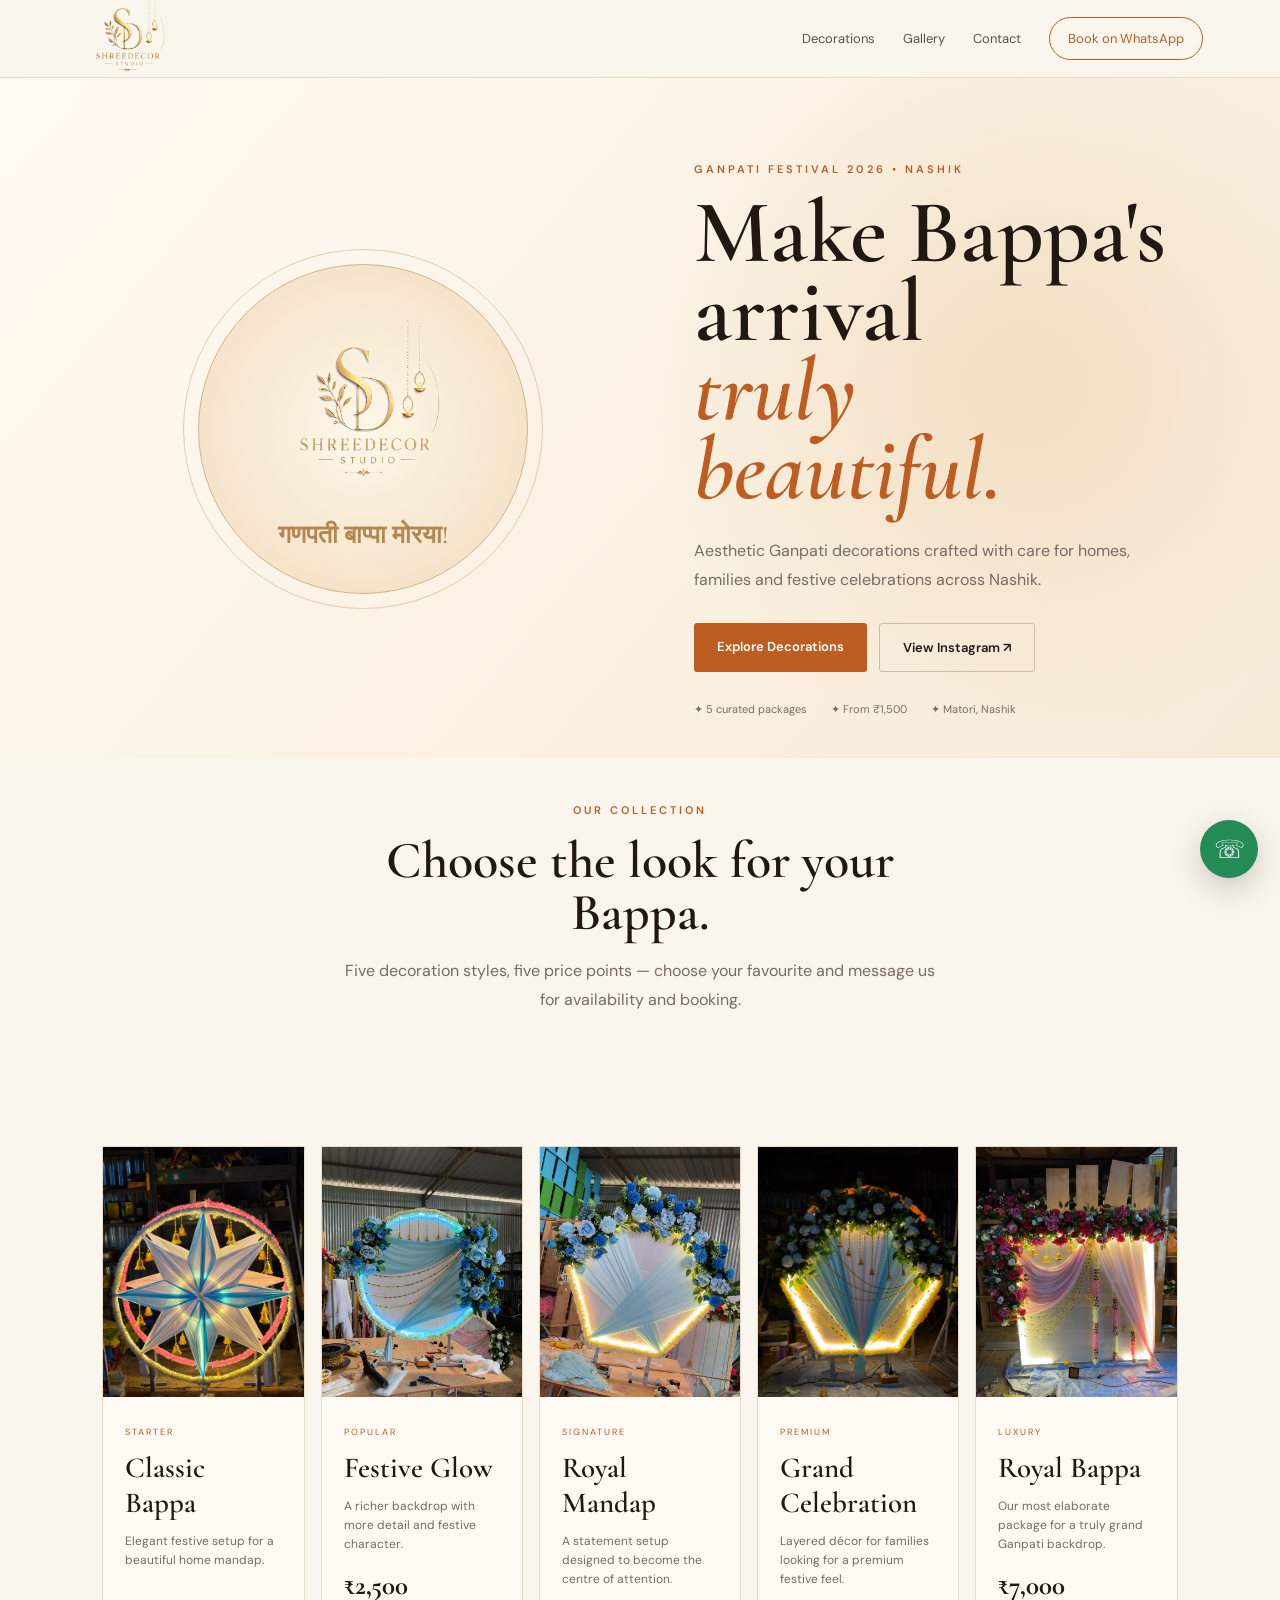
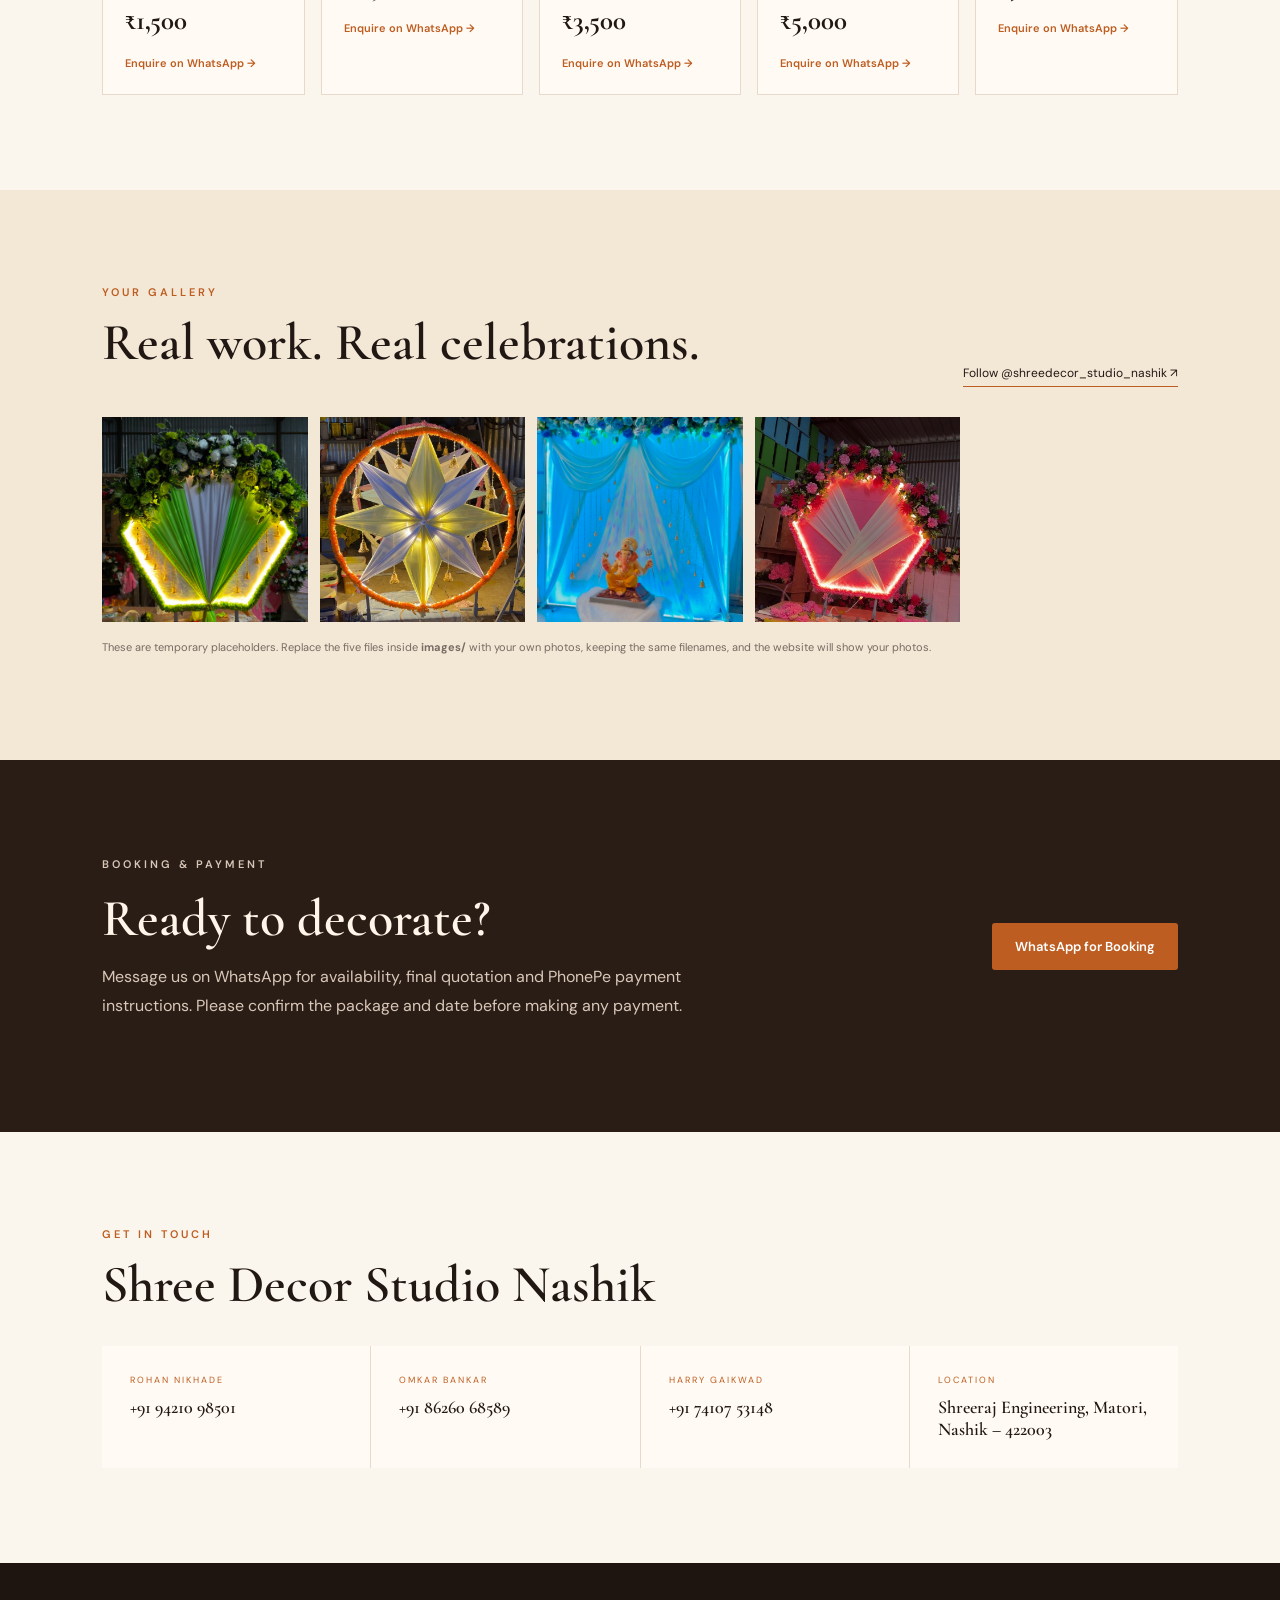
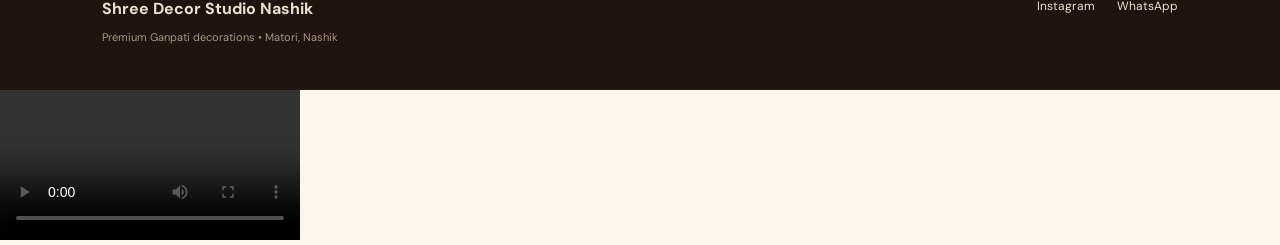
==== index.html @ d0e5de9e "Update index.html" ====
<!DOCTYPE html>
<html lang="en">
<head>
  <meta charset="UTF-8">
  <meta name="viewport" content="width=device-width, initial-scale=1.0">
  <meta name="google-site-verification" content="jT54VQ0QHRUxJBiwWSpXDo1Xjis5Zf8rG6g7Kv_vMYY" />
  <meta name="description" content="Shree Decor Studio Nashik - Premium Ganpati festival decorations in Matori, Nashik.">
  <title>Shree Decor Studio Nashik | Ganpati Decorations</title>
  <link rel="stylesheet" href="style.css">
</head>
<body>
  <header class="topbar">
    <img src="Logo 2.png" alt="Shree Decor Studio Logo"></div>
    <nav>
      <a href="#packages">Decorations</a>
      <a href="#gallery">Gallery</a>
      <a href="#contact">Contact</a>
      <a class="nav-cta" href="https://wa.me/919421098501?text=Namaste%20Shree%20Decor%20Studio%2C%20I%20would%20like%20to%20book%20a%20Ganpati%20decoration." target="_blank">Book on WhatsApp</a>
    </nav>
  </header>

  <main>
    <section class="hero">
      <div class="hero-glow"></div>
      <div class="hero-content">
        <p class="eyebrow">GANPATI FESTIVAL 2026 • NASHIK</p>
        <h1>Make Bappa's arrival<br><em>truly beautiful.</em></h1>
        <p class="hero-copy">Aesthetic Ganpati decorations crafted with care for homes, families and festive celebrations across Nashik.</p>
        <div class="hero-actions">
          <a class="btn primary" href="#packages">Explore Decorations</a>
          <a class="btn ghost" href="https://instagram.com/shreedecor_studio_nashik/?hl=en" target="_blank">View Instagram ↗</a>
        </div>
        <div class="trust-row">
          <span>✦ 5 curated packages</span>
          <span>✦ From ₹1,500</span>
          <span>✦ Matori, Nashik</span>
        </div>
      </div>
      <div class="hero-art">
  <div class="mandala">
    <img src="Logo 2.png" alt="Shree Decor Studio Logo">
    <strong>गणपती बाप्पा मोरया!</strong>
  </div>
</div>
        </div>
      </div>
    </section>

    <section class="intro section">
      <p class="eyebrow">OUR COLLECTION</p>
      <h2>Choose the look for your Bappa.</h2>
      <p>Five decoration styles, five price points — choose your favourite and message us for availability and booking.</p>
    </section>

    <section id="packages" class="packages section">
      <article class="package featured">
        <div class="package-image"><img src="1.jpeg" alt="Classic Bappa Ganpati decoration"></div>
        <div class="package-body"><span class="tag">STARTER</span><h3>Classic Bappa</h3><p>Elegant festive setup for a beautiful home mandap.</p><div class="price">₹1,500</div><a class="book-link" href="https://wa.me/919421098501?text=I%20am%20interested%20in%20the%20Classic%20Bappa%20package%20(₹1%2C500)." target="_blank">Enquire on WhatsApp →</a></div>
      </article>
      <article class="package">
        <div class="package-image"><img src="4.jpeg" alt="Decoration package 2 placeholder"></div>
        <div class="package-body"><span class="tag">POPULAR</span><h3>Festive Glow</h3><p>A richer backdrop with more detail and festive character.</p><div class="price">₹2,500</div><a class="book-link" href="https://wa.me/919421098501?text=I%20am%20interested%20in%20the%20Festive%20Glow%20package%20(₹2%2C500)." target="_blank">Enquire on WhatsApp →</a></div>
      </article>
      <article class="package">
        <div class="package-image"><img src="9.jpeg" alt="Decoration package 3 placeholder"></div>
        <div class="package-body"><span class="tag">SIGNATURE</span><h3>Royal Mandap</h3><p>A statement setup designed to become the centre of attention.</p><div class="price">₹3,500</div><a class="book-link" href="https://wa.me/919421098501?text=I%20am%20interested%20in%20the%20Royal%20Mandap%20package%20(₹3%2C500)." target="_blank">Enquire on WhatsApp →</a></div>
      </article>
      <article class="package">
        <div class="package-image"><img src="2.jpeg" alt="Decoration package 4 placeholder"></div>
        <div class="package-body"><span class="tag">PREMIUM</span><h3>Grand Celebration</h3><p>Layered décor for families looking for a premium festive feel.</p><div class="price">₹5,000</div><a class="book-link" href="https://wa.me/919421098501?text=I%20am%20interested%20in%20the%20Grand%20Celebration%20package%20(₹5%2C000)." target="_blank">Enquire on WhatsApp →</a></div>
      </article>
      <article class="package">
        <div class="package-image"><img src="7.jpeg" alt="Decoration package 5 placeholder"></div>
        <div class="package-body"><span class="tag">LUXURY</span><h3>Royal Bappa</h3><p>Our most elaborate package for a truly grand Ganpati backdrop.</p><div class="price">₹7,000</div><a class="book-link" href="https://wa.me/919421098501?text=I%20am%20interested%20in%20the%20Royal%20Bappa%20package%20(₹7%2C000)." target="_blank">Enquire on WhatsApp →</a></div>
      </article>
    </section>

    <section id="gallery" class="gallery section">
      <div class="section-heading"><div><p class="eyebrow">YOUR GALLERY</p><h2>Real work. Real celebrations.</h2></div><a href="https://instagram.com/shreedecor_studio_nashik/?hl=en" target="_blank" class="instagram-link">Follow @shreedecor_studio_nashik ↗</a></div>
      <div class="gallery-grid">
        <img src="3.jpeg" alt="Decoration placeholder">
        <img src="5.jpeg" alt="Decoration placeholder">
        <img src="6.jpeg" alt="Decoration placeholder">
        <img src="8.jpeg" alt="Decoration placeholder">
      </div>
      <p class="gallery-note">These are temporary placeholders. Replace the five files inside <strong>images/</strong> with your own photos, keeping the same filenames, and the website will show your photos.</p>
    </section>

    <section class="payment section">
      <div><p class="eyebrow">BOOKING & PAYMENT</p><h2>Ready to decorate?</h2><p>Message us on WhatsApp for availability, final quotation and PhonePe payment instructions. Please confirm the package and date before making any payment.</p></div>
      <a class="btn primary" href="https://wa.me/919421098501?text=Namaste%20Shree%20Decor%20Studio%2C%20I%20want%20to%20book%20a%20Ganpati%20decoration.%20Please%20share%20availability%20and%20PhonePe%20payment%20details." target="_blank">WhatsApp for Booking</a>
    </section>

    <section id="contact" class="contact section">
      <p class="eyebrow">GET IN TOUCH</p>
      <h2>Shree Decor Studio Nashik</h2>
      <div class="contact-grid">
        <div><span>ROHAN NIKHADE</span><a href="tel:+919421098501">+91 94210 98501</a></div>
        <div><span>OMKAR BANKAR</span><a href="tel:+918626068589">+91 86260 68589</a></div>
        <div><span>HARRY GAIKWAD</span><a href="tel:+917410753148">+91 74107 53148</a></div>
        <div><span>LOCATION</span><p>Shreeraj Engineering, Matori, Nashik – 422003</p></div>
      </div>
    </section>
  </main>

  <footer>
    <div><strong>Shree Decor Studio Nashik</strong><p>Premium Ganpati decorations • Matori, Nashik</p></div>
    <div class="footer-links"><a href="https://instagram.com/shreedecor_studio_nashik/?hl=en" target="_blank">Instagram</a><a href="https://wa.me/919421098501" target="_blank">WhatsApp</a></div>
  </footer>

  <a class="floating-wa" href="https://wa.me/919421098501?text=Namaste%20Shree%20Decor%20Studio%2C%20I%20would%20like%20to%20enquire%20about%20Ganpati%20decoration." target="_blank" aria-label="WhatsApp">☏</a>
<section class="bappa-video">
  <video controls playsinline>
    <source src="Bappa Video.mp4" type="video/mp4">
    Your browser does not support the video.
  </video>
</section>
</body>
</html>
---- style.css ----
@import url('https://fonts.googleapis.com/css2?family=Cormorant+Garamond:wght@500;600;700&family=DM+Sans:wght@400;500;600&display=swap');
:root{--ink:#211814;--muted:#776b63;--cream:#fbf6ed;--paper:#fffaf3;--saffron:#bd5d21;--gold:#b28a4a;--line:#e7dacb}
*{box-sizing:border-box}html{scroll-behavior:smooth}body{margin:0;background:var(--cream);color:var(--ink);font-family:"DM Sans",sans-serif}a{color:inherit;text-decoration:none}.topbar{height:78px;display:flex;align-items:center;justify-content:space-between;padding:0 6vw;border-bottom:1px solid var(--line);background:rgba(251,246,237,.92);position:sticky;top:0;z-index:10;backdrop-filter:blur(10px)}.brand{font-family:"Cormorant Garamond",serif;font-size:25px;font-weight:700}.brand:first-letter{color:var(--saffron)}nav{display:flex;gap:28px;align-items:center;font-size:13px}nav a{color:#5e5149}.nav-cta{padding:12px 18px;border:1px solid var(--saffron);border-radius:30px;color:var(--saffron)!important}.hero{min-height:300px;padding:70px 8vw 80px;display:grid;grid-template-columns:1.1fr .9fr;align-items:center;position:relative;overflow:hidden;background:radial-gradient(circle at 80% 45%,#f2dfc2 0,transparent 34%),linear-gradient(130deg,#fffaf3,#f7ead7)}.hero-content{position:relative;z-index:1}.eyebrow{letter-spacing:3px;font-size:11px;font-weight:600;color:var(--saffron);margin:0 0 18px}.hero h1{font:600 clamp(55px,7vw,92px)/.88 "Cormorant Garamond",serif;margin:0;max-width:800px}.hero h1 em{font-style:italic;color:var(--saffron)}.hero-copy{max-width:560px;color:var(--muted);line-height:1.8;margin:28px 0}.hero-actions{display:flex;gap:12px;flex-wrap:wrap}.btn{display:inline-block;padding:15px 23px;border-radius:3px;font-size:13px;font-weight:600}.primary{background:var(--saffron);color:#fff}.ghost{border:1px solid #cdbda9}.trust-row{display:flex;gap:24px;flex-wrap:wrap;margin-top:30px;font-size:11px;color:#7b6c61}.hero-art{height:450px;display:grid;place-items:center;position:relative}.mandala{width:330px;height:330px;border-radius:50%;display:grid;place-items:center;border:1px solid #caa97a;outline:1px solid #d9c5a5;outline-offset:14px;font-size:90px;color:#a87536;opacity:.85;background:radial-gradient(circle,#fff8e9,#efd8b5)}.hero-card{position:absolute;bottom:30px;right:5%;background:#fffaf3;padding:22px 28px;box-shadow:0 20px 60px #6f4d3020;min-width:230px}.hero-card span,.hero-card small{display:block;font-size:9px;letter-spacing:2px;color:#8b7868}.hero-card strong{display:block;font:600 24px "Cormorant Garamond",serif;margin:9px 0}.section{padding:95px 8vw}.intro{text-align:center;max-width:800px;margin:auto}.intro h2,.section h2{font:600 52px/1 "Cormorant Garamond",serif;margin:0 0 18px}.intro>p:last-child{color:var(--muted);line-height:1.8}.packages{display:grid;grid-template-columns:repeat(5,1fr);gap:16px;padding-top:20px}.package{background:var(--paper);border:1px solid var(--line);transition:.25s;display:flex;flex-direction:column}.package:hover{transform:translateY(-6px);box-shadow:0 18px 45px #60452b16}.package-image{aspect-ratio:4/5;overflow:hidden;background:#ead8bf}.package-image img{width:100%;height:100%;object-fit:cover}.package-body{padding:22px}.tag{font-size:9px;letter-spacing:2px;color:var(--saffron)}.package h3{font:600 29px "Cormorant Garamond",serif;margin:10px 0 7px}.package p{font-size:12px;line-height:1.6;color:var(--muted);min-height:58px}.price{font:700 27px "Cormorant Garamond",serif;margin:14px 0}.book-link{font-size:11px;font-weight:600;color:var(--saffron)}.gallery{background:#f3e7d6}.section-heading{display:flex;justify-content:space-between;align-items:end;gap:30px;margin-bottom:30px}.instagram-link{font-size:12px;border-bottom:1px solid var(--saffron);padding-bottom:5px}.gallery-grid{display:grid;grid-template-columns:repeat(5,1fr);gap:12px}.gallery-grid img{width:100%;aspect-ratio:1;object-fit:cover;background:#ead8bf}.gallery-note{font-size:11px;color:var(--muted);margin-top:18px}.payment{display:flex;align-items:center;justify-content:space-between;gap:40px;background:#2a1d16;color:#fff5e8}.payment h2{color:#fff5e8}.payment p{color:#d9c8b8;max-width:620px;line-height:1.8}.contact-grid{display:grid;grid-template-columns:repeat(4,1fr);gap:1px;background:var(--line);margin-top:35px}.contact-grid>div{background:var(--paper);padding:28px}.contact-grid span{display:block;font-size:9px;letter-spacing:2px;color:var(--saffron);margin-bottom:10px}.contact-grid a,.contact-grid p{font:600 18px "Cormorant Garamond",serif;margin:0}.contact-grid a:hover{color:var(--saffron)}footer{padding:35px 8vw;background:#1e1510;color:#eee0d0;display:flex;justify-content:space-between;gap:20px}footer p{font-size:11px;color:#a99684}.footer-links{display:flex;gap:22px;font-size:12px}.floating-wa{position:fixed;right:22px;bottom:22px;width:58px;height:58px;border-radius:50%;display:grid;place-items:center;background:#238b55;color:#fff;font-size:25px;box-shadow:0 10px 30px #0003;z-index:20}
@media(max-width:1050px){.packages{grid-template-columns:repeat(2,1fr)}.gallery-grid{grid-template-columns:repeat(3,1fr)}.contact-grid{grid-template-columns:repeat(2,1fr)}.hero{grid-template-columns:1fr}.hero-art{display:none}}@media(max-width:650px){.topbar{padding:0 5vw}.topbar nav a:not(.nav-cta){display:none}.hero{padding:60px 6vw}.hero h1{font-size:60px}.section{padding:70px 6vw}.packages{grid-template-columns:1fr}.gallery-grid{grid-template-columns:repeat(2,1fr)}.contact-grid{grid-template-columns:1fr}.section-heading,.payment,footer{display:block}.section-heading .instagram-link{display:inline-block;margin-top:15px}.payment .btn{margin-top:20px}footer .footer-links{margin-top:20px}}
.topbar > img {
  width: 100px;
  height: auto;
  display: block;
}
.mandala img {
  width: 65%;
  height: 65%;
  object-fit: contain;
  display: block;
  margin: auto;
}
.mandala {
  display: flex;
  flex-direction: column;
  align-items: center;
  justify-content: center;
  text-align: center;
}

.mandala img {
  width: 62%;
  height: auto;
  object-fit: contain;
  margin: 0;
}

.mandala strong {
  display: block;
  margin-top: 8px;
  font: 600 25px "Cormorant Garamond", serif;
  color: #a87536;
  white-space: nowrap;
}
.mandala {
  transform: translate(-35px, -480px);
}
/* Final spacing adjustment */
.hero {
  min-height: 300px;
  padding-bottom: 10px;
}

.intro.section {
  padding-top: 20px;
}
/* FORCE smaller gap between first and second section */
.hero {
  min-height: 680px;
  padding-bottom: 0;
}

.intro.section {
  padding-top: 0 !important;
  margin-top: 0 !important;
}
/* FINAL - controlled space between hero and OUR COLLECTION */
.intro.section {
  padding-top: 45px !important;
  margin-top: 0 !important;
}
/* Fix gap created by moving the Ganpati circle upward */
.hero-art {
  height: 0;
}

.hero {
  min-height: 680px;
}

.intro.section {
  padding-top: 45px !important;
}
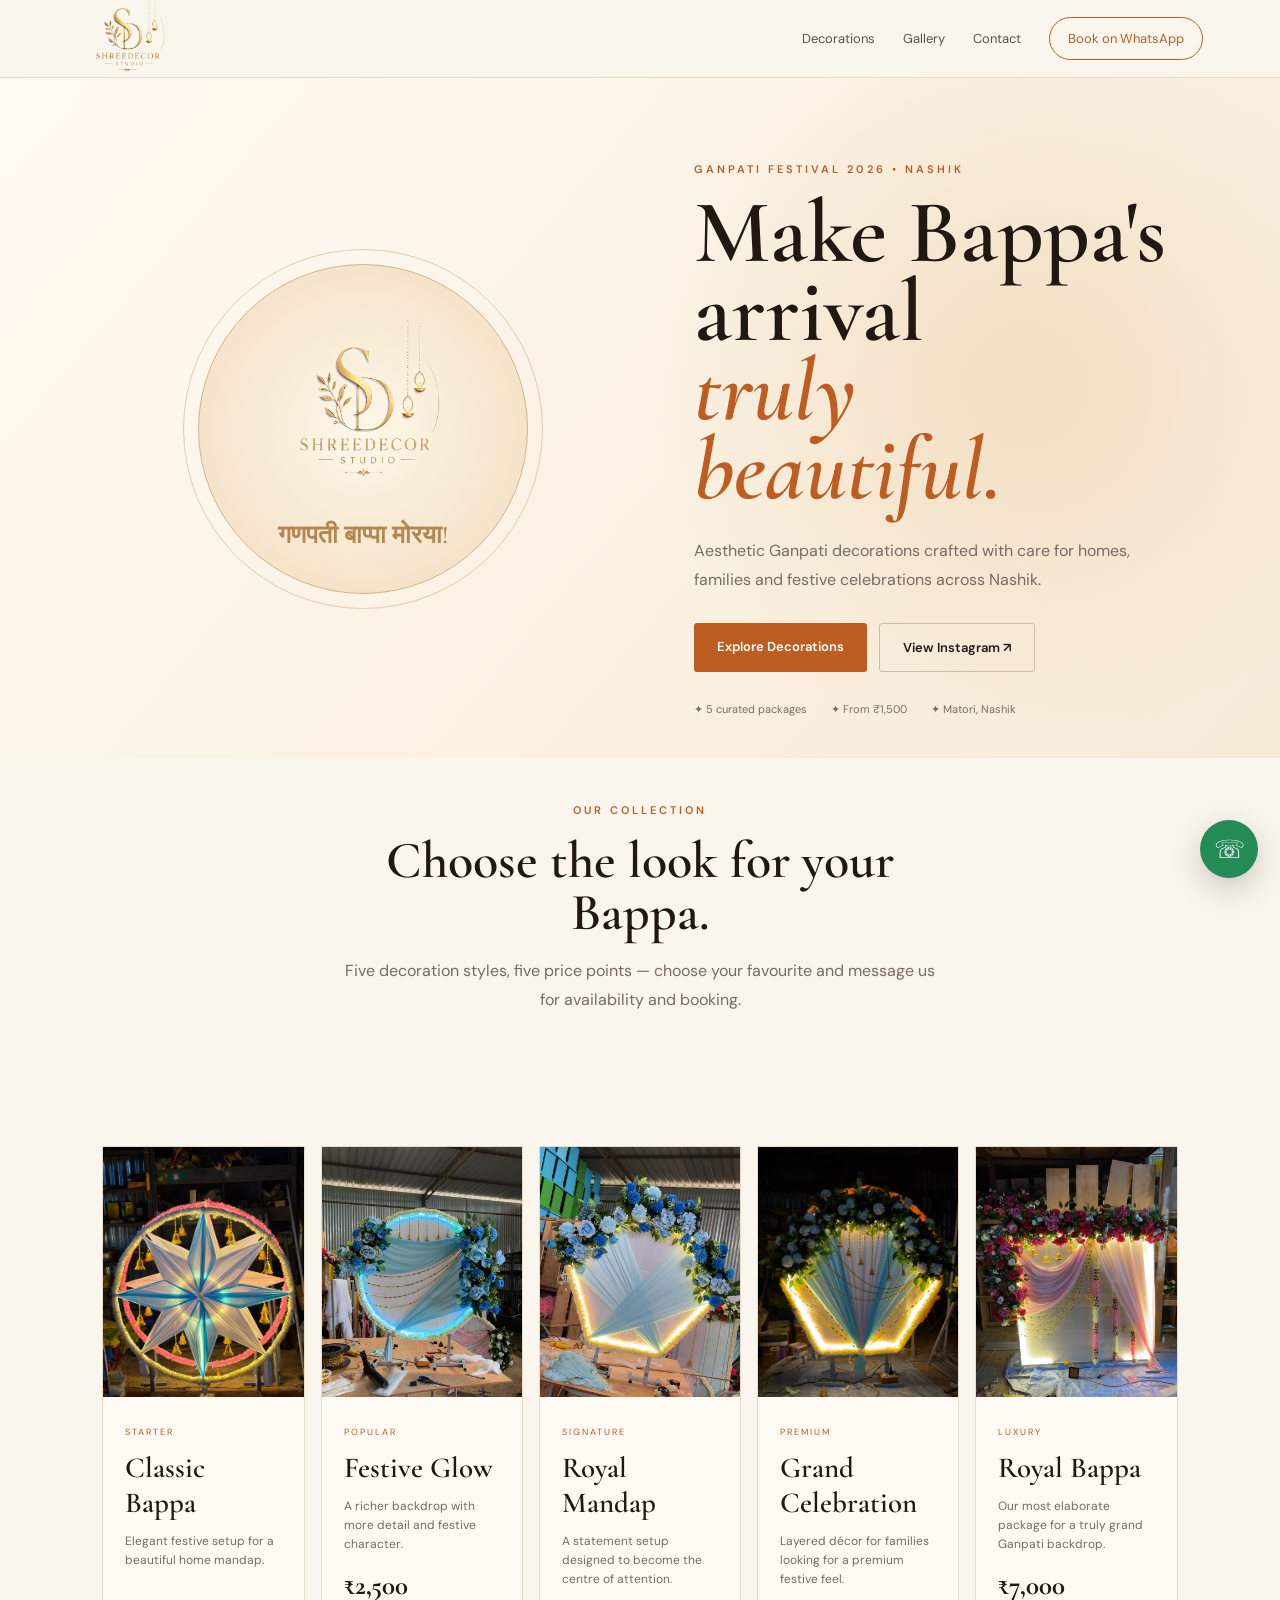
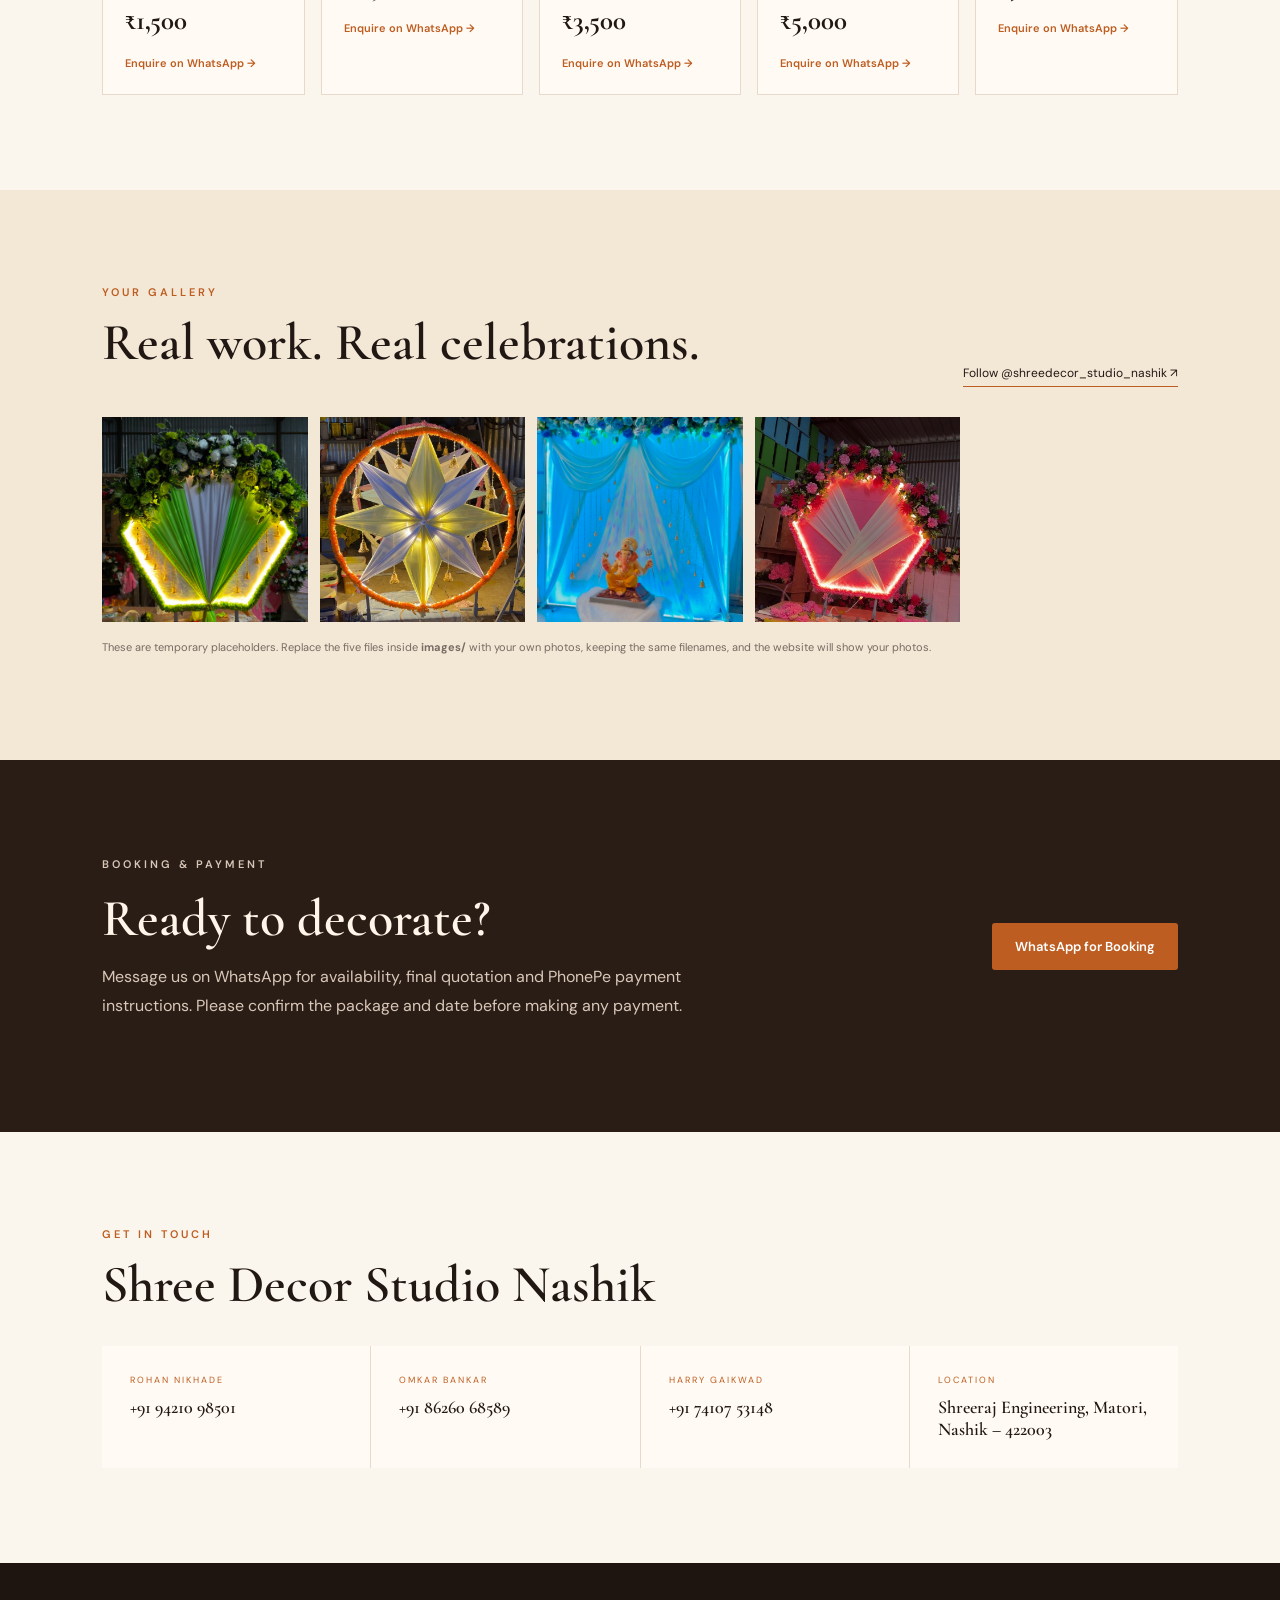
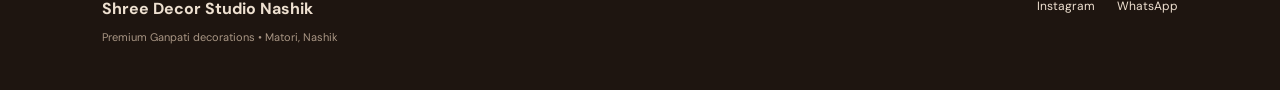
==== commit 07857285: "Remove video section from index.html Removed the video section from the HTML." ====
--- a/index.html
+++ b/index.html
@@ -109,11 +109,5 @@
   </footer>
 
   <a class="floating-wa" href="https://wa.me/919421098501?text=Namaste%20Shree%20Decor%20Studio%2C%20I%20would%20like%20to%20enquire%20about%20Ganpati%20decoration." target="_blank" aria-label="WhatsApp">☏</a>
-<section class="bappa-video">
-  <video controls playsinline>
-    <source src="Bappa Video.mp4" type="video/mp4">
-    Your browser does not support the video.
-  </video>
-</section>
 </body>
 </html>
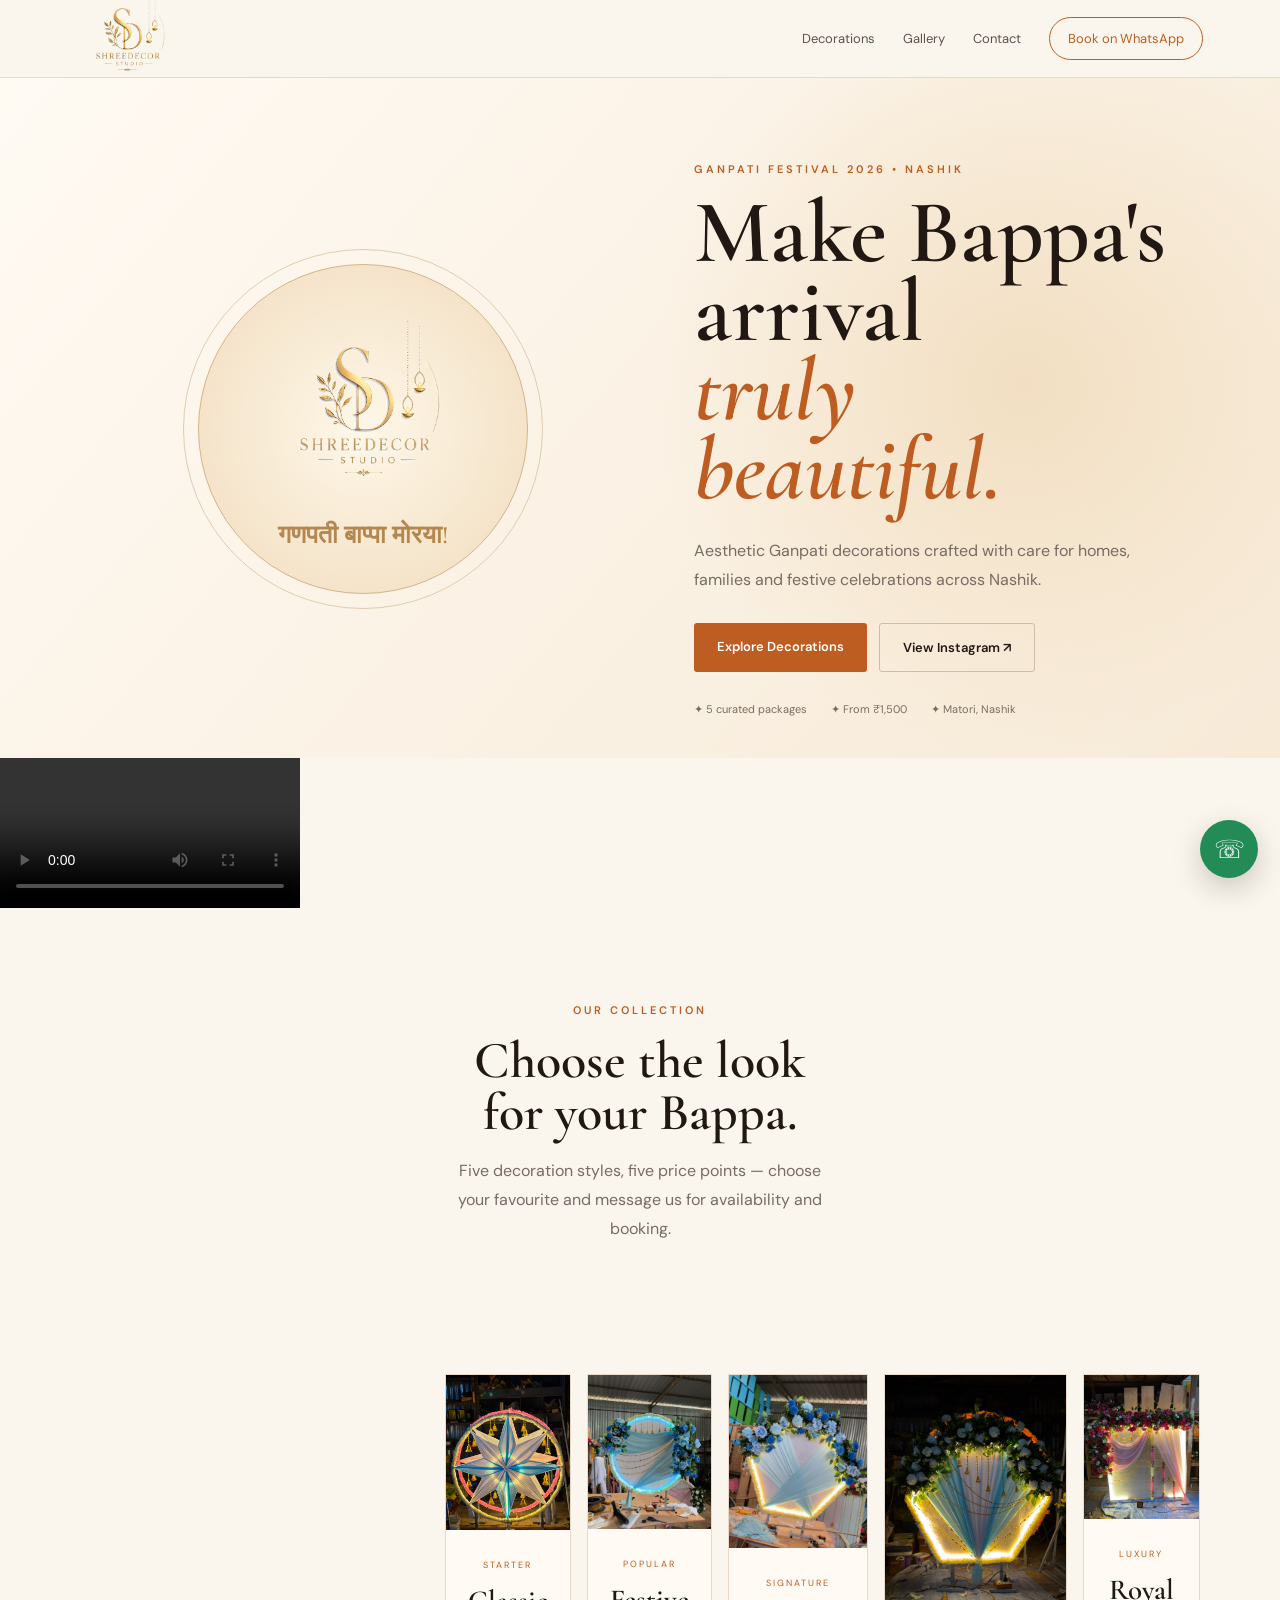
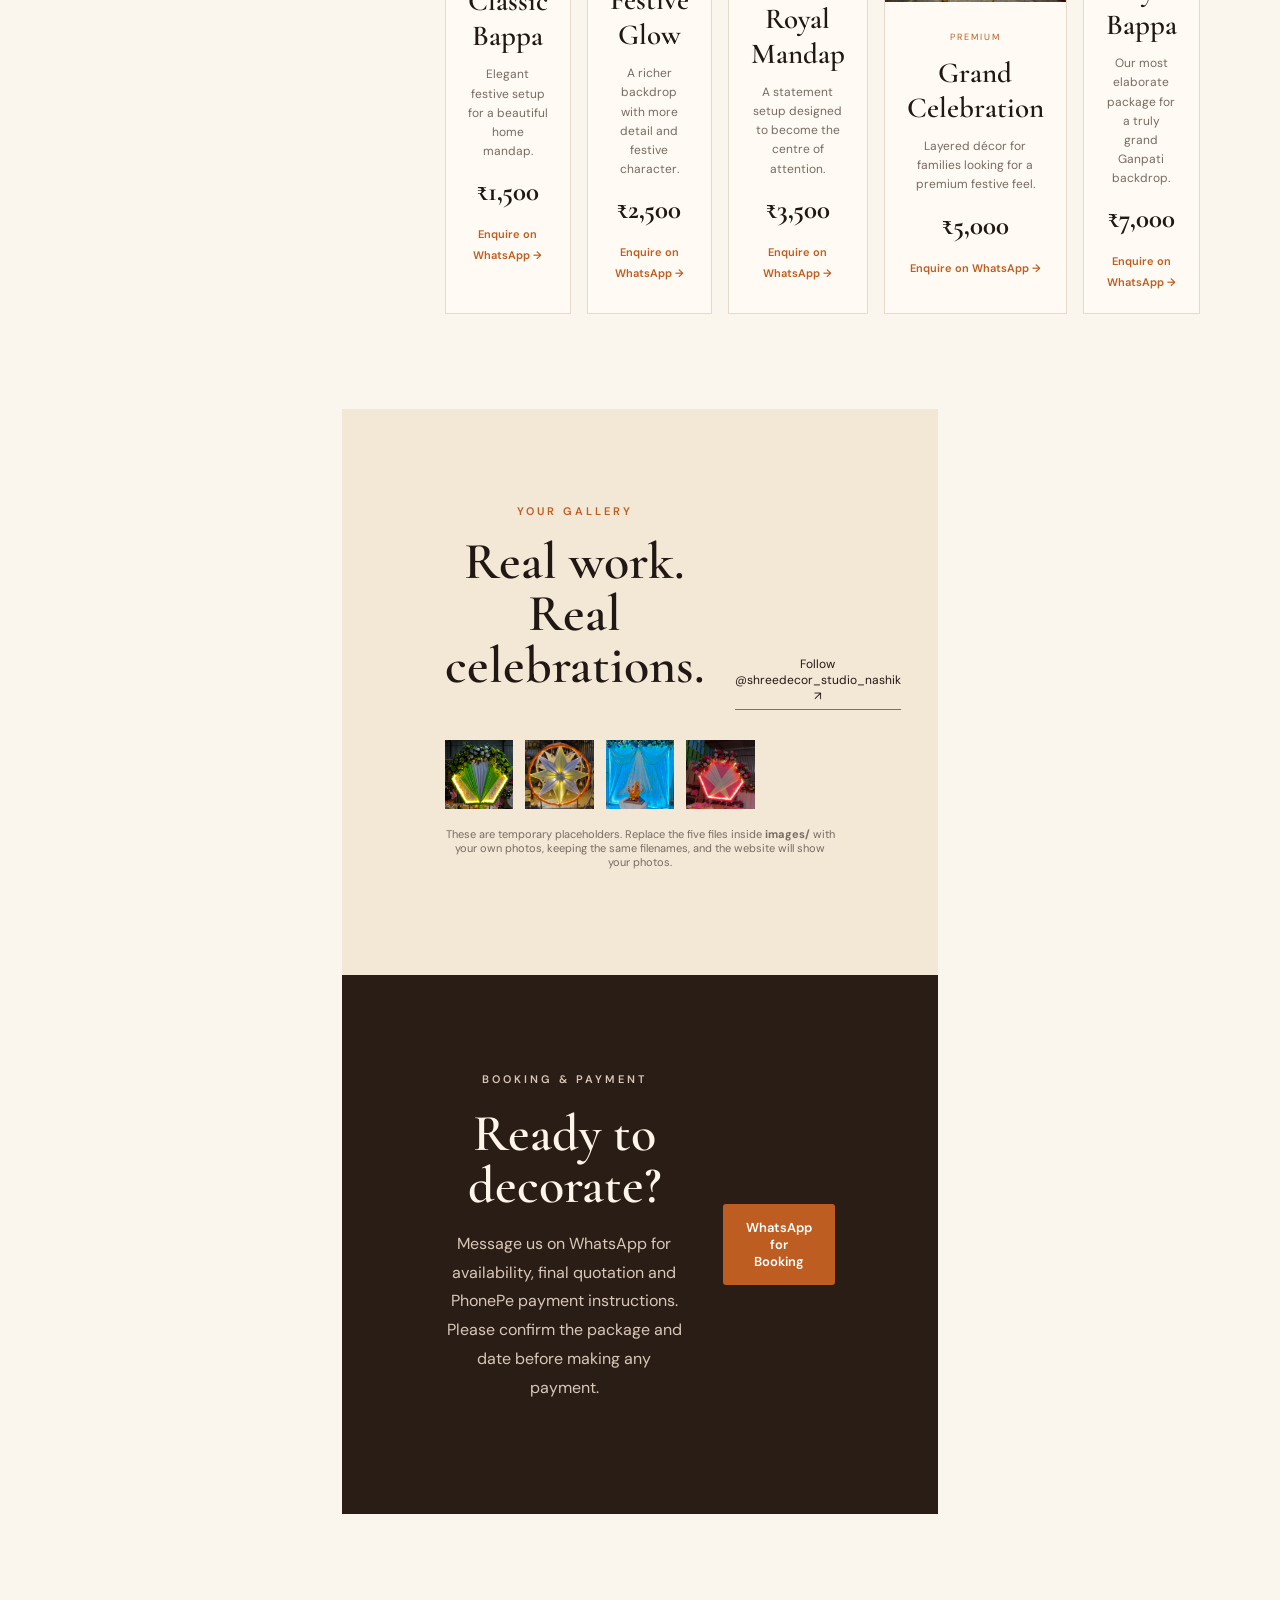
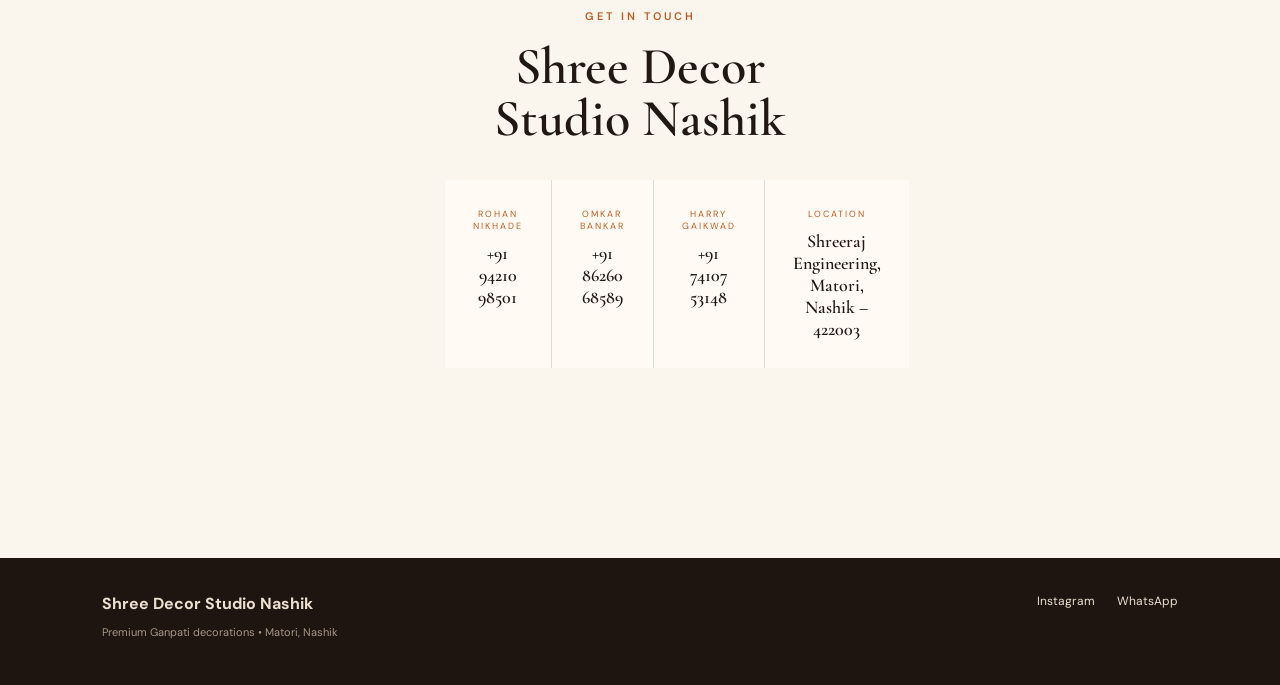
==== commit bea6cdd0: "Update index.html" ====
--- a/index.html
+++ b/index.html
@@ -45,6 +45,15 @@
         </div>
       </div>
     </section>
+
+<section class="bappa-video">
+  <video controls playsinline>
+    <source src="Bappa Video.mp4" type="video/mp4">
+    Your browser does not support the video.
+  </video>
+</section>
+
+<section class="intro section">
 
     <section class="intro section">
       <p class="eyebrow">OUR COLLECTION</p>
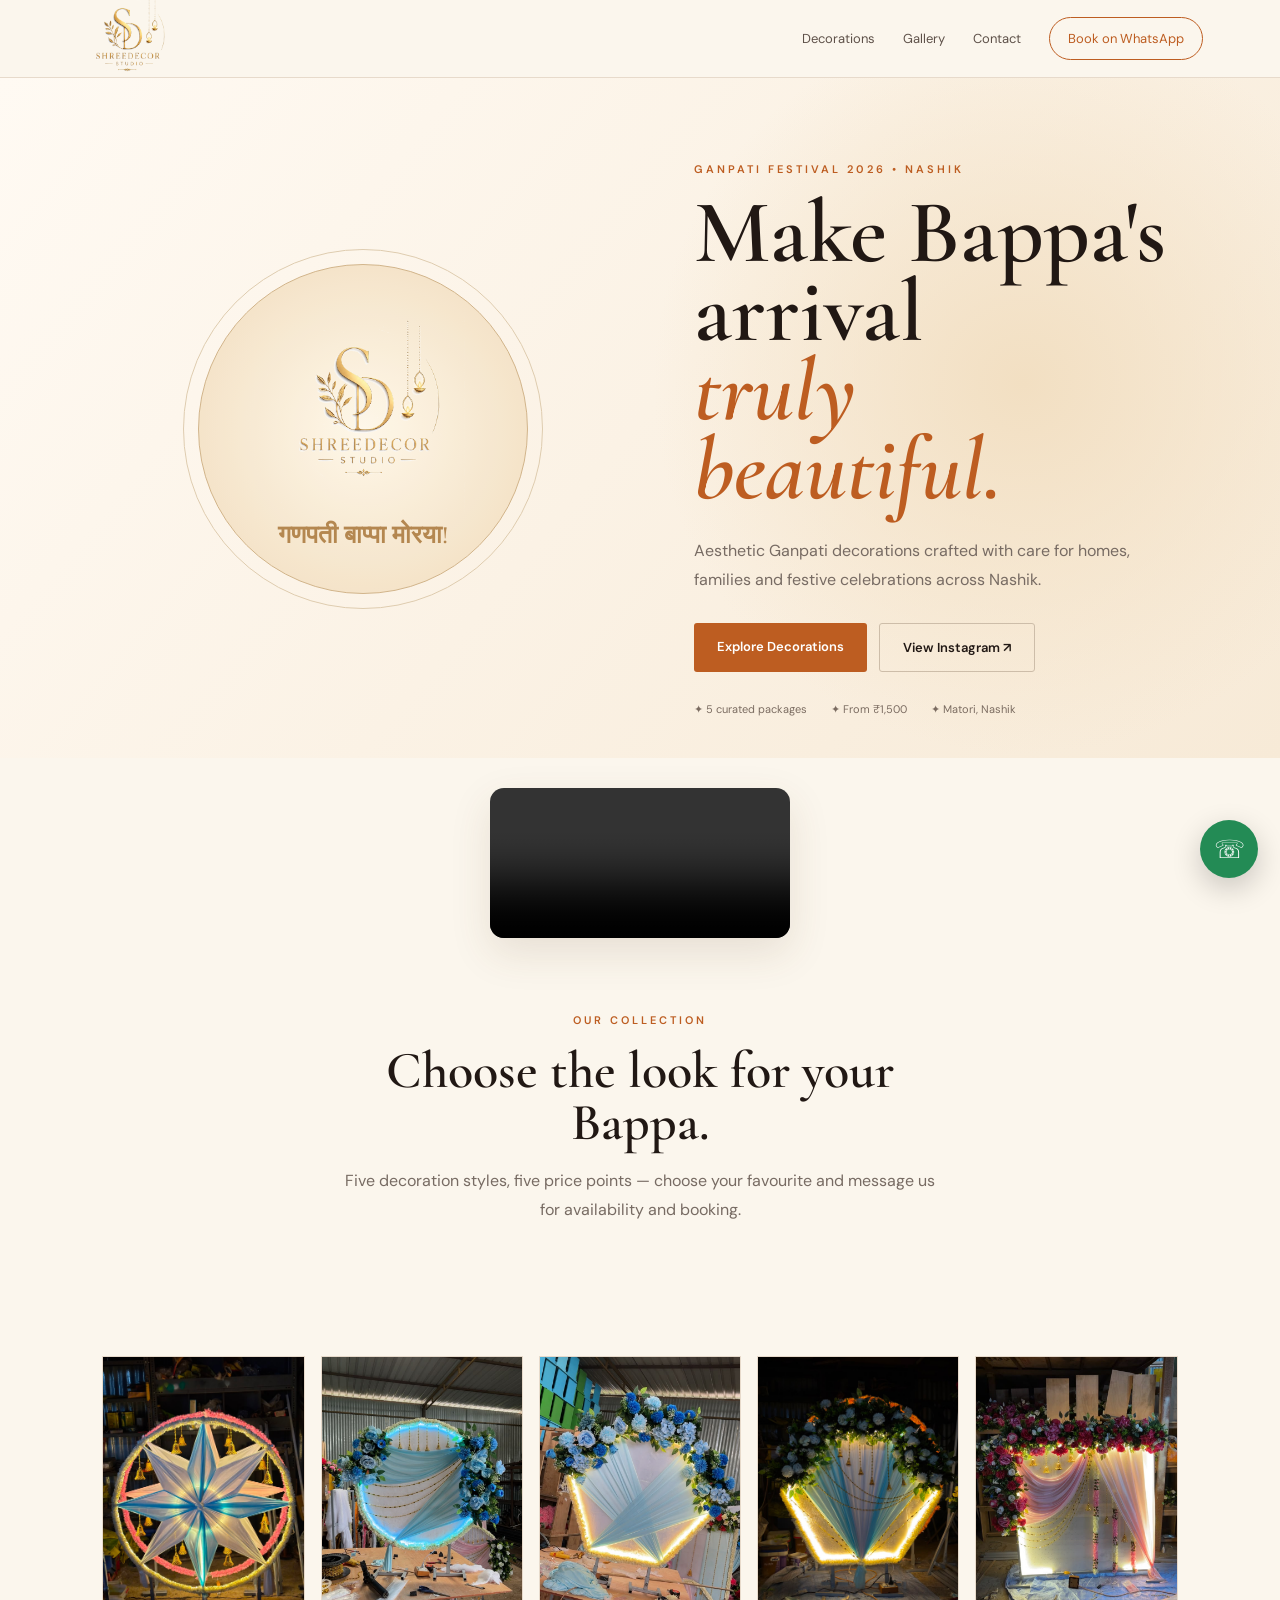
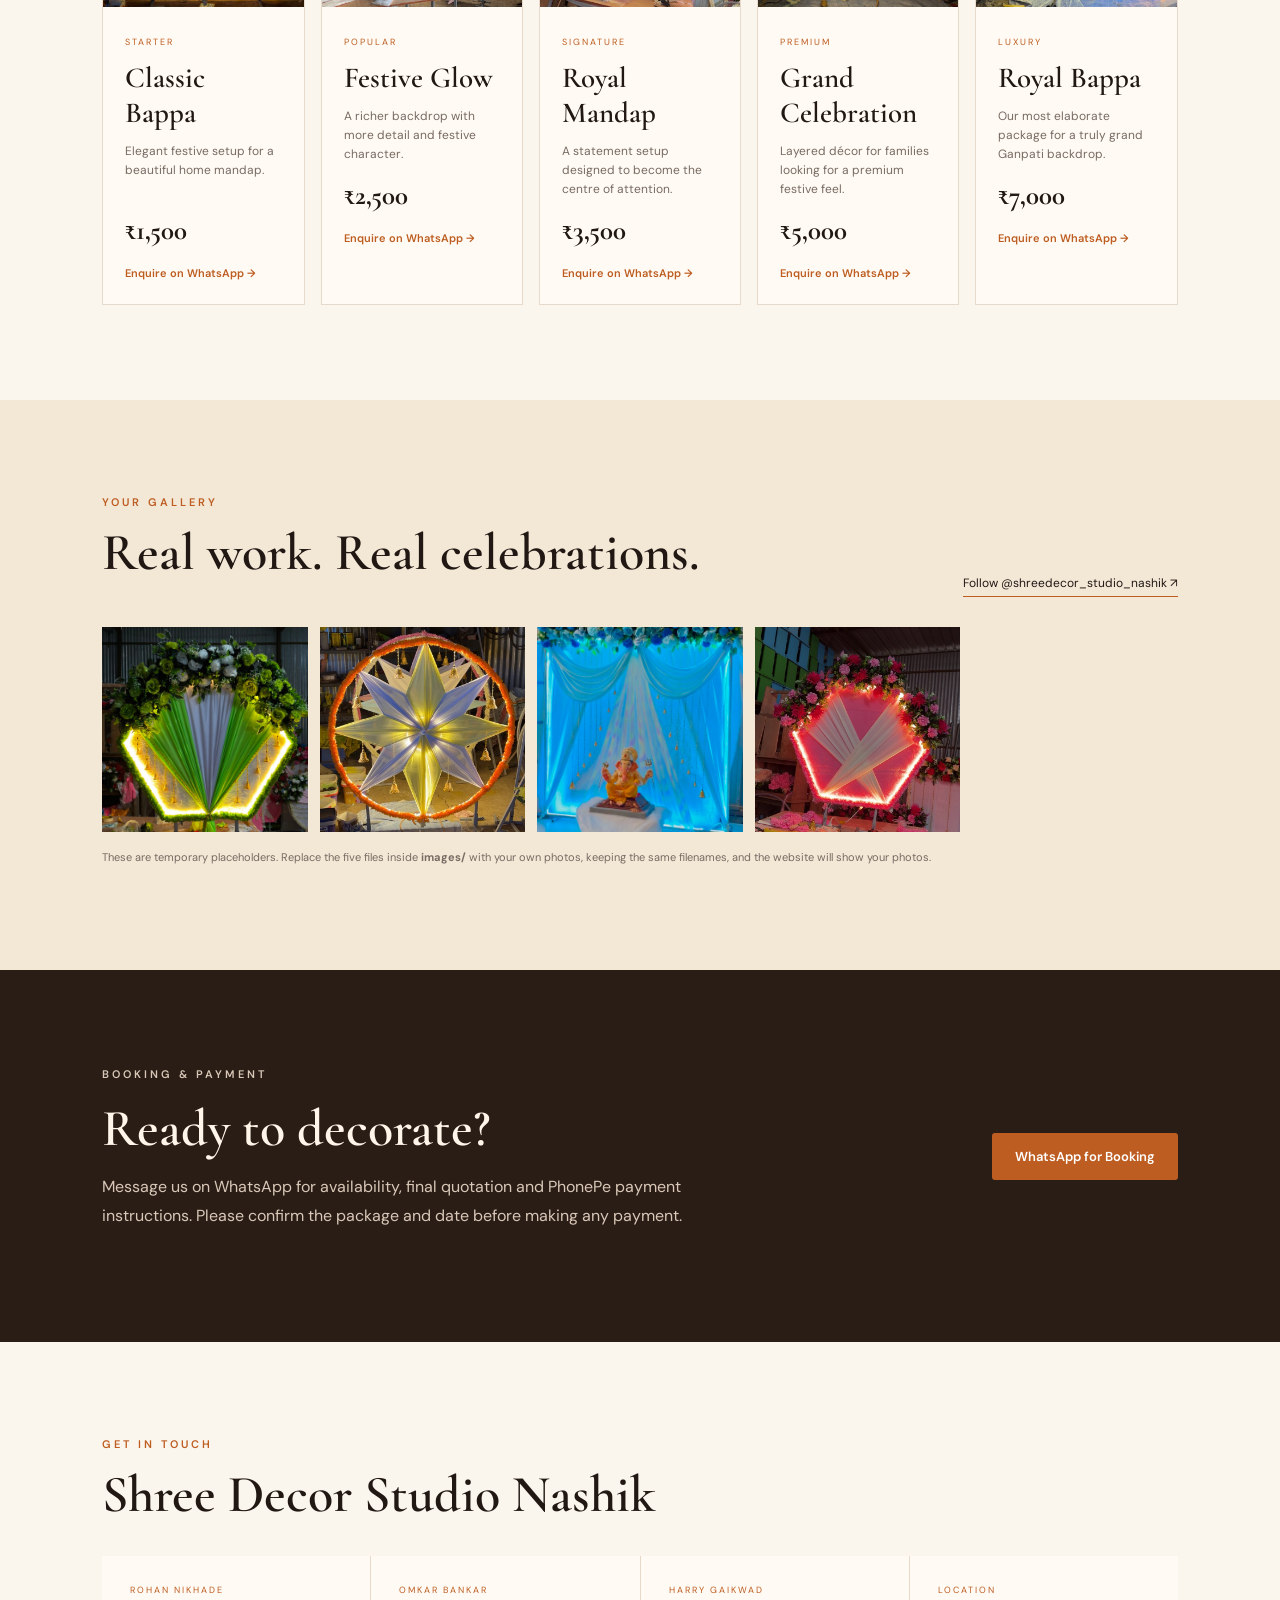
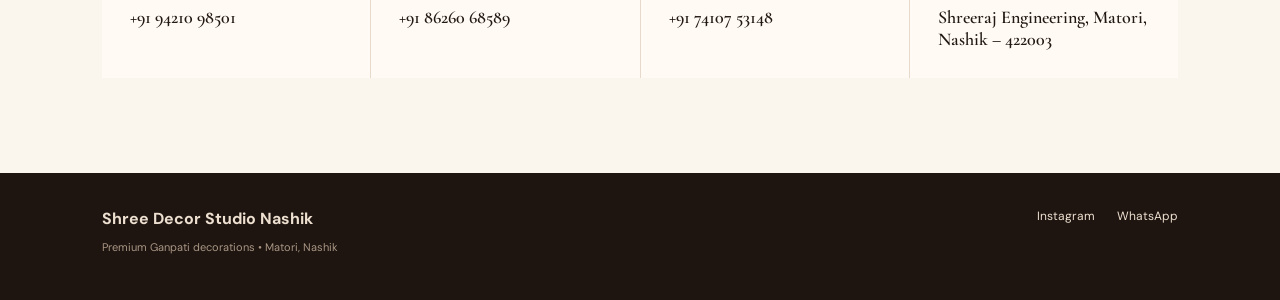
==== commit 43add246: "Remove duplicate intro section in index.html" ====
--- a/index.html
+++ b/index.html
@@ -53,7 +53,6 @@
   </video>
 </section>
 
-<section class="intro section">
 
     <section class="intro section">
       <p class="eyebrow">OUR COLLECTION</p>
--- a/style.css
+++ b/style.css
@@ -75,3 +75,20 @@
 .intro.section {
   padding-top: 45px !important;
 }
+/* BAPPA VIDEO - isolated styling */
+.bappa-video {
+  width: 100%;
+  padding: 30px 0;
+  text-align: center;
+  background: var(--cream);
+}
+
+.bappa-video video {
+  width: 300px;
+  height: auto;
+  max-width: 90%;
+  display: inline-block;
+  vertical-align: top;
+  border-radius: 14px;
+  box-shadow: 0 15px 40px #60452b20;
+}
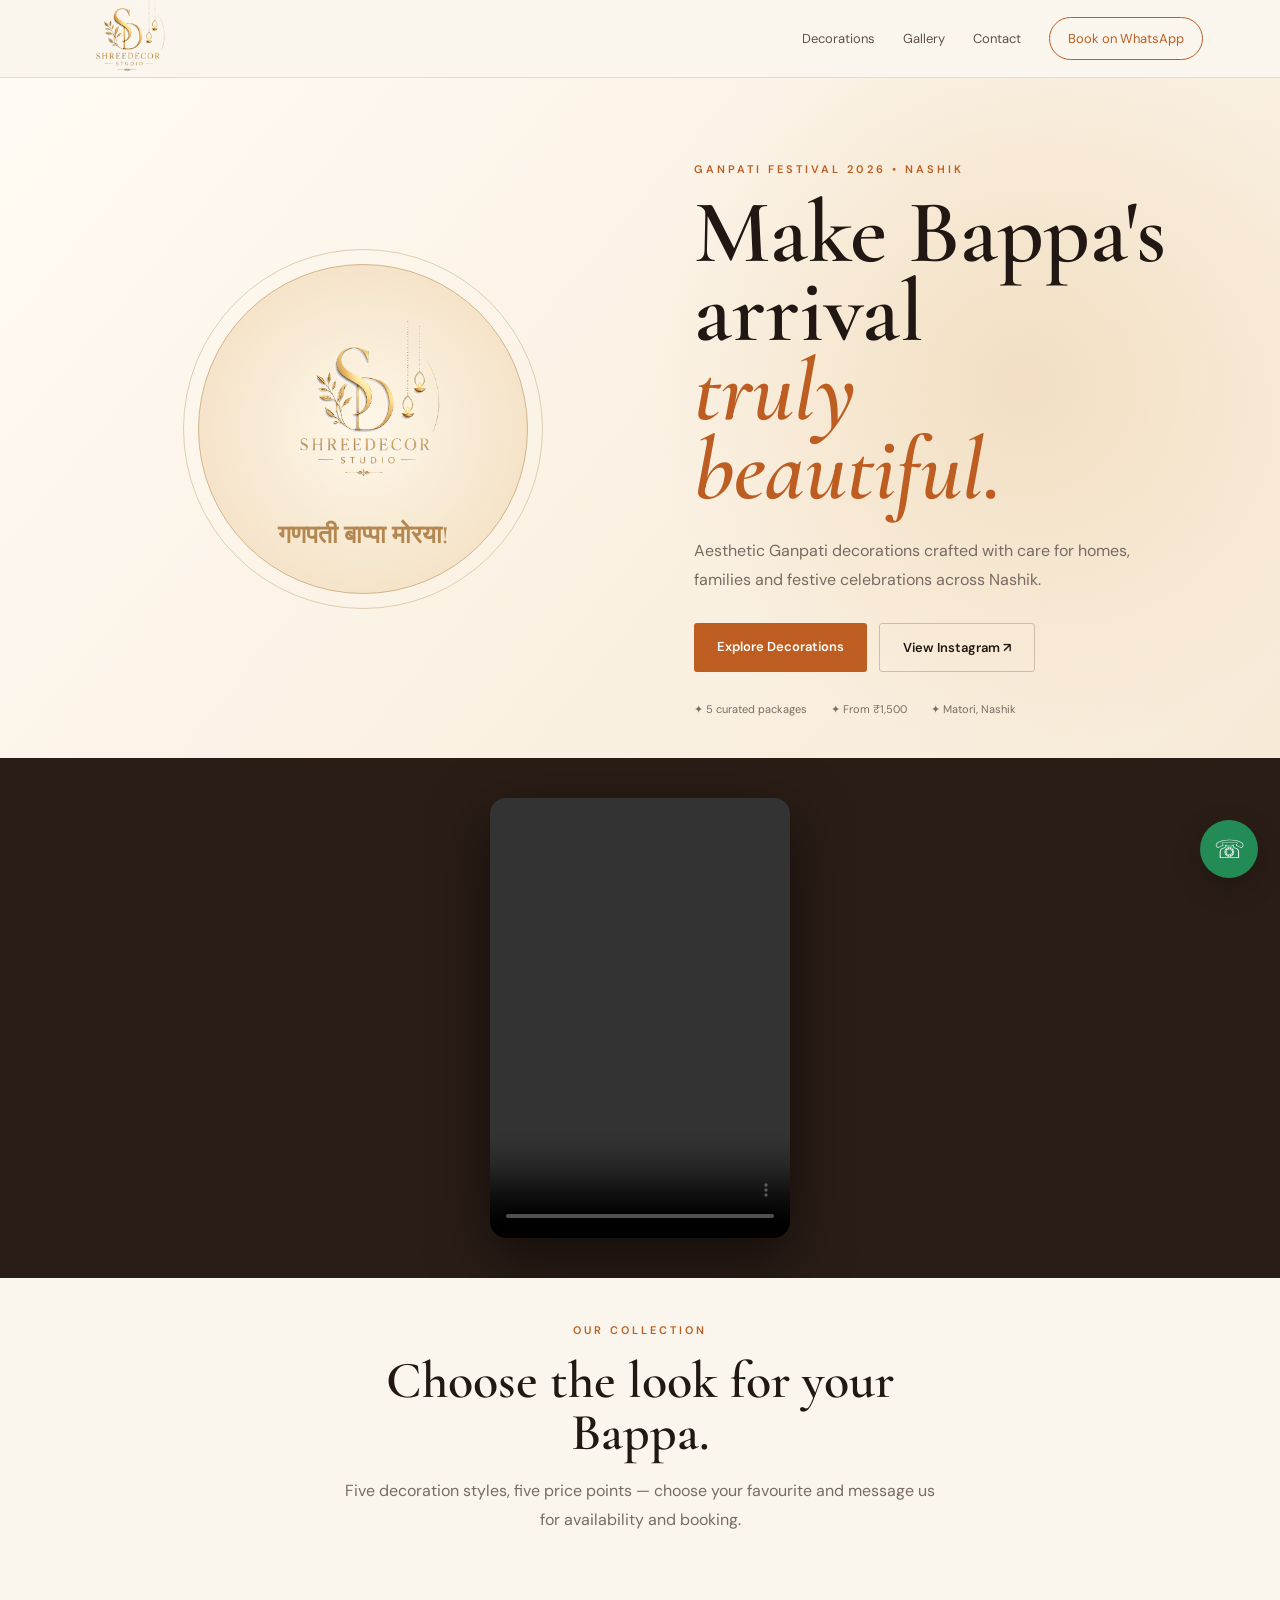
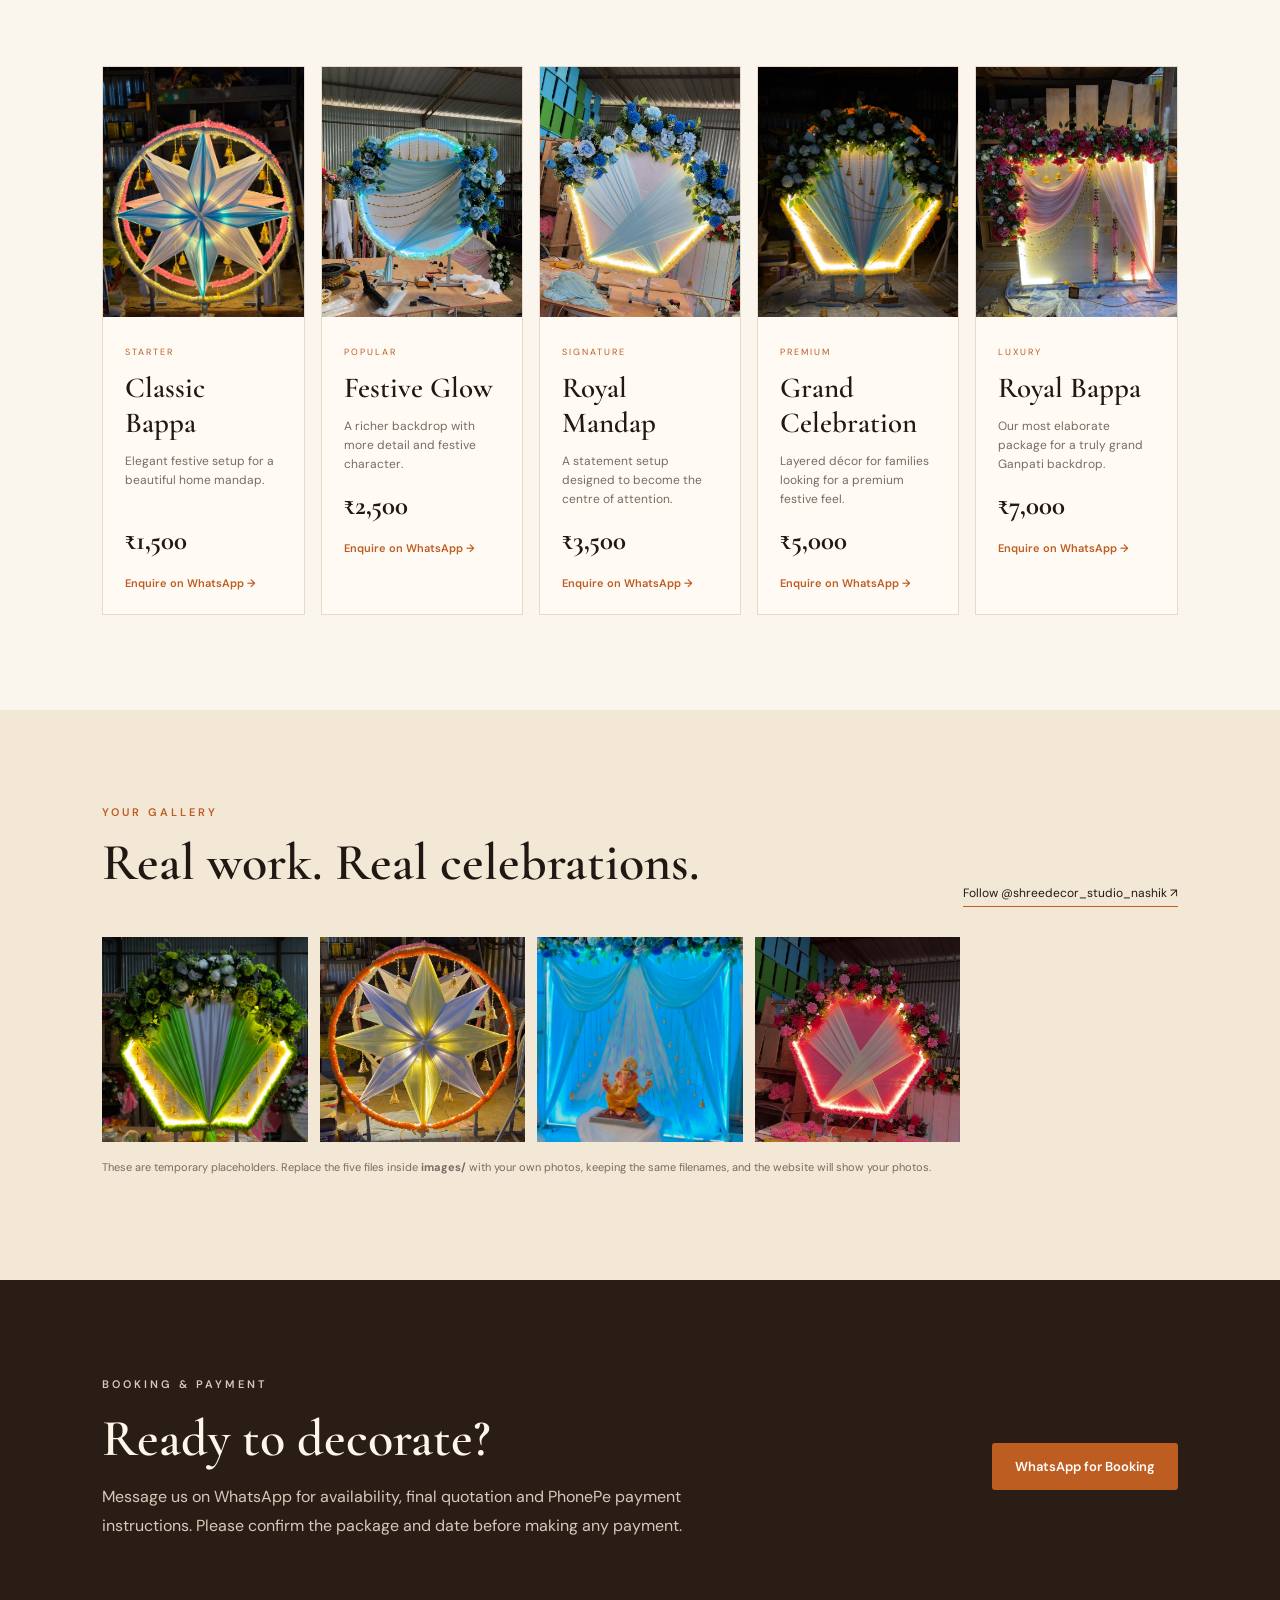
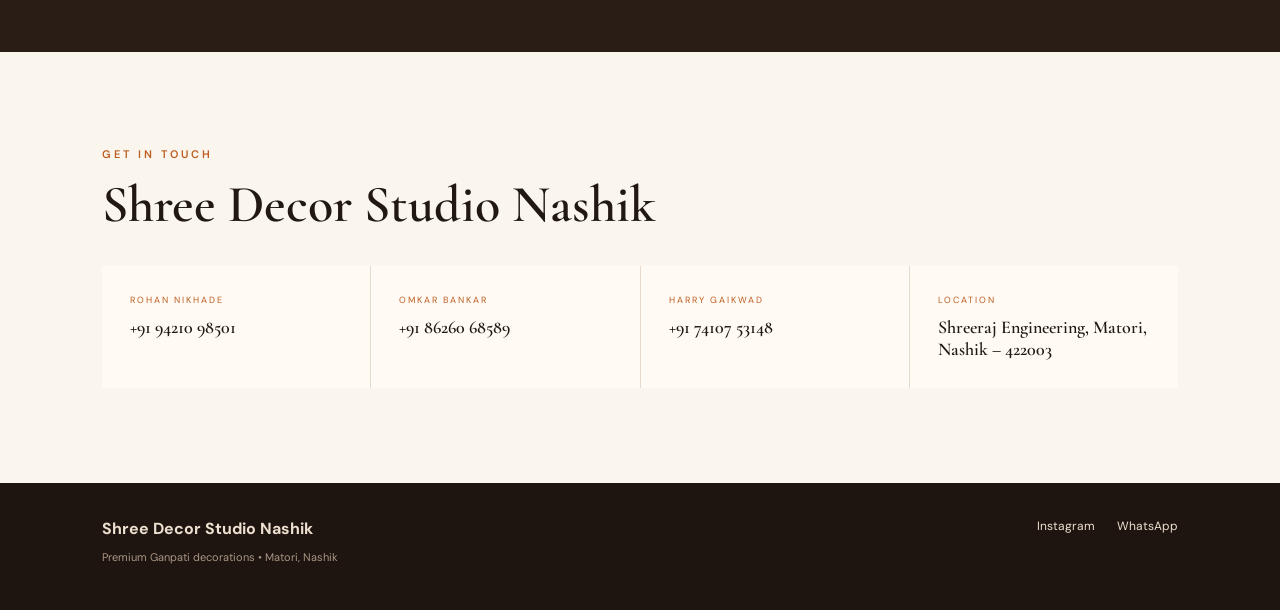
==== commit a9bc3d86: "Clean up HTML by removing extra divs Removed unnecessary closing div tags." ====
--- a/index.html
+++ b/index.html
@@ -42,8 +42,6 @@
     <strong>गणपती बाप्पा मोरया!</strong>
   </div>
 </div>
-        </div>
-      </div>
     </section>
 
 <section class="bappa-video">
--- a/style.css
+++ b/style.css
@@ -92,3 +92,27 @@
   border-radius: 14px;
   box-shadow: 0 15px 40px #60452b20;
 }
+/* BAPPA VIDEO - WIDE CINEMATIC FRAME */
+.bappa-video {
+  position: relative;
+  width: 100%;
+  height: 520px;
+  padding: 40px 8vw;
+  display: flex;
+  align-items: center;
+  justify-content: center;
+  overflow: hidden;
+  background: #2a1d16;
+}
+
+.bappa-video video {
+  width: 300px;
+  height: 440px;
+  max-width: 80%;
+  object-fit: cover;
+  border-radius: 16px;
+  display: block;
+  position: relative;
+  z-index: 2;
+  box-shadow: 0 20px 60px #0008;
+}
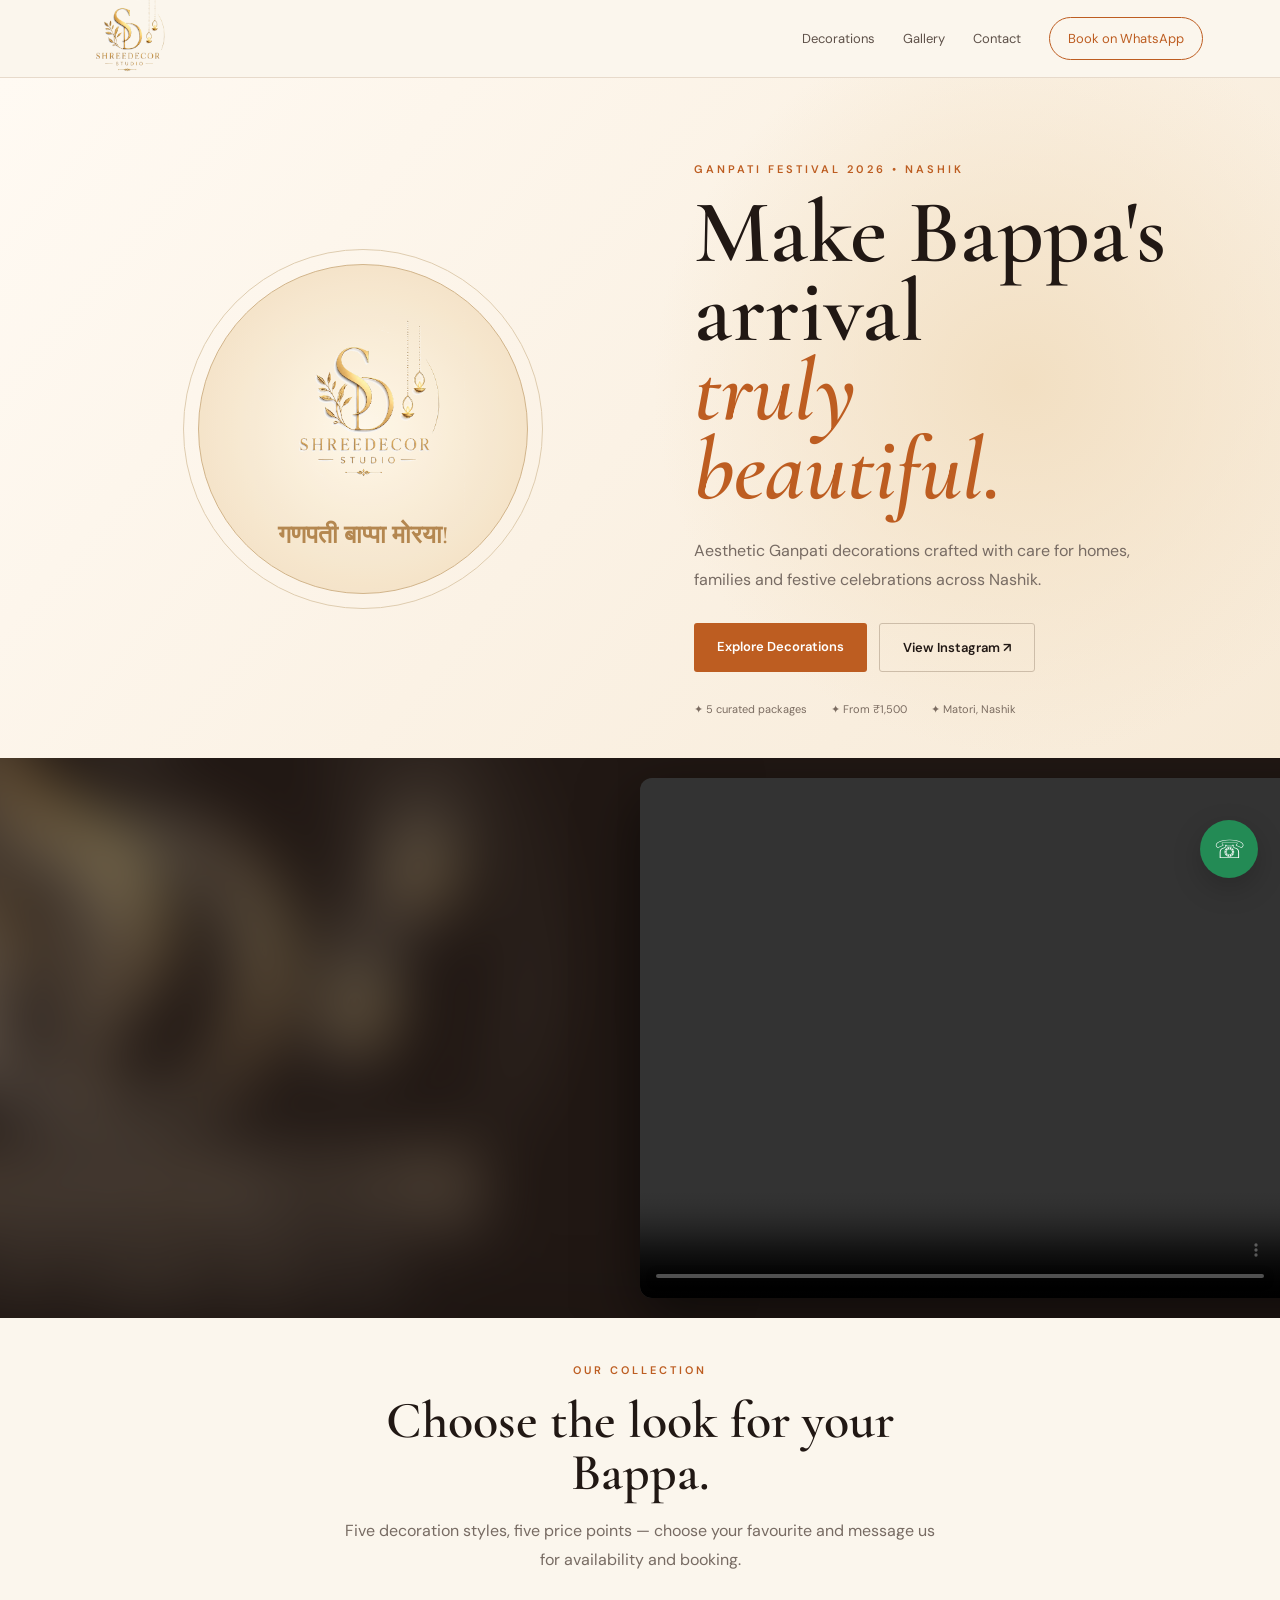
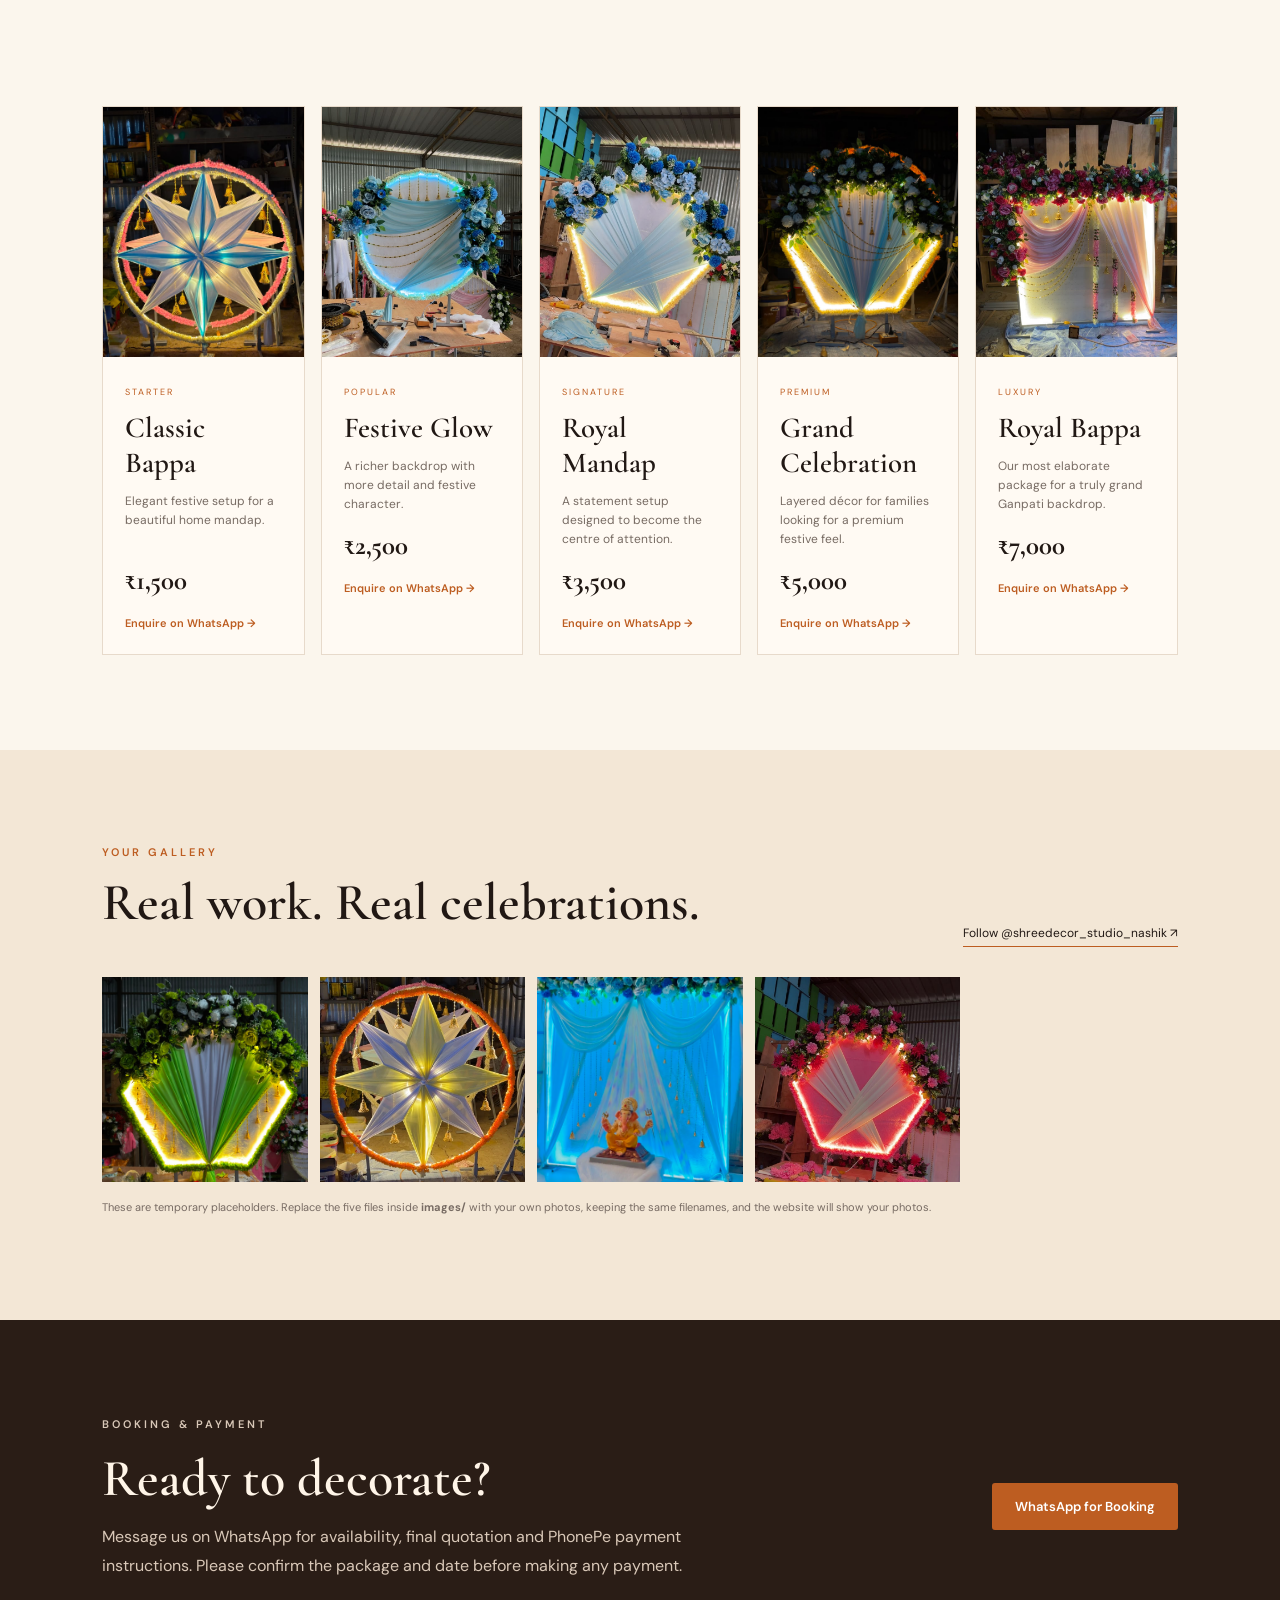
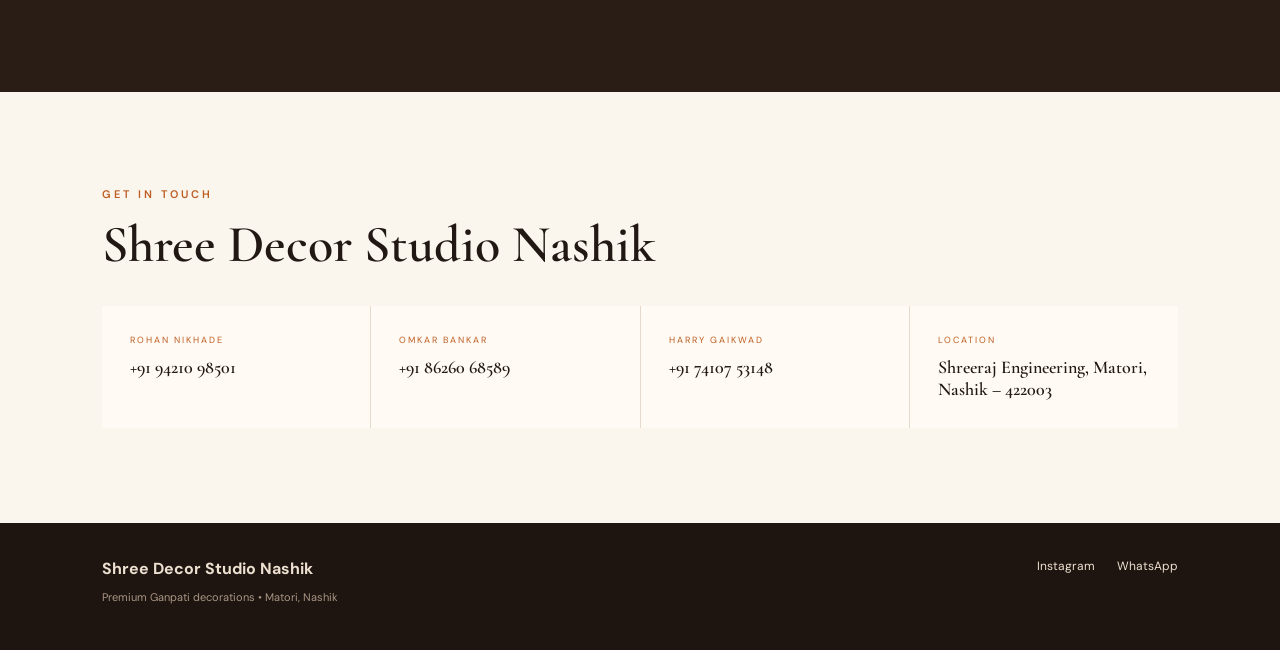
==== commit ffb2afc9: "Update index.html" ====
--- a/index.html
+++ b/index.html
@@ -43,9 +43,14 @@
   </div>
 </div>
     </section>
+<section class="bappa-video">
+  <video class="bappa-video-bg" autoplay muted loop playsinline>
+    <source src="Bappa Video.mp4" type="video/mp4">
+  </video>
 
-<section class="bappa-video">
-  <video controls playsinline>
+  <div class="bappa-video-overlay"></div>
+
+  <video class="bappa-video-main" controls playsinline>
     <source src="Bappa Video.mp4" type="video/mp4">
     Your browser does not support the video.
   </video>
--- a/style.css
+++ b/style.css
@@ -116,3 +116,37 @@
   z-index: 2;
   box-shadow: 0 20px 60px #0008;
 }
+/* BAPPA VIDEO - BLURRED BACKGROUND */
+
+.bappa-video {
+  position: relative;
+  width: 100%;
+  height: 560px;
+  overflow: hidden;
+  display: flex;
+  justify-content: center;
+  align-items: center;
+  background: #211814;
+}
+
+.bappa-video-bg {
+  position: absolute;
+  inset: -40px;
+  background-image: url("Logo 2.png");
+  background-size: cover;
+  background-position: center;
+  filter: blur(30px);
+  transform: scale(1.15);
+  opacity: 0.45;
+}
+
+.bappa-video video {
+  position: relative;
+  z-index: 2;
+  height: 520px;
+  width: auto;
+  max-width: 90%;
+  object-fit: contain;
+  border-radius: 12px;
+  box-shadow: 0 20px 60px #0008;
+}
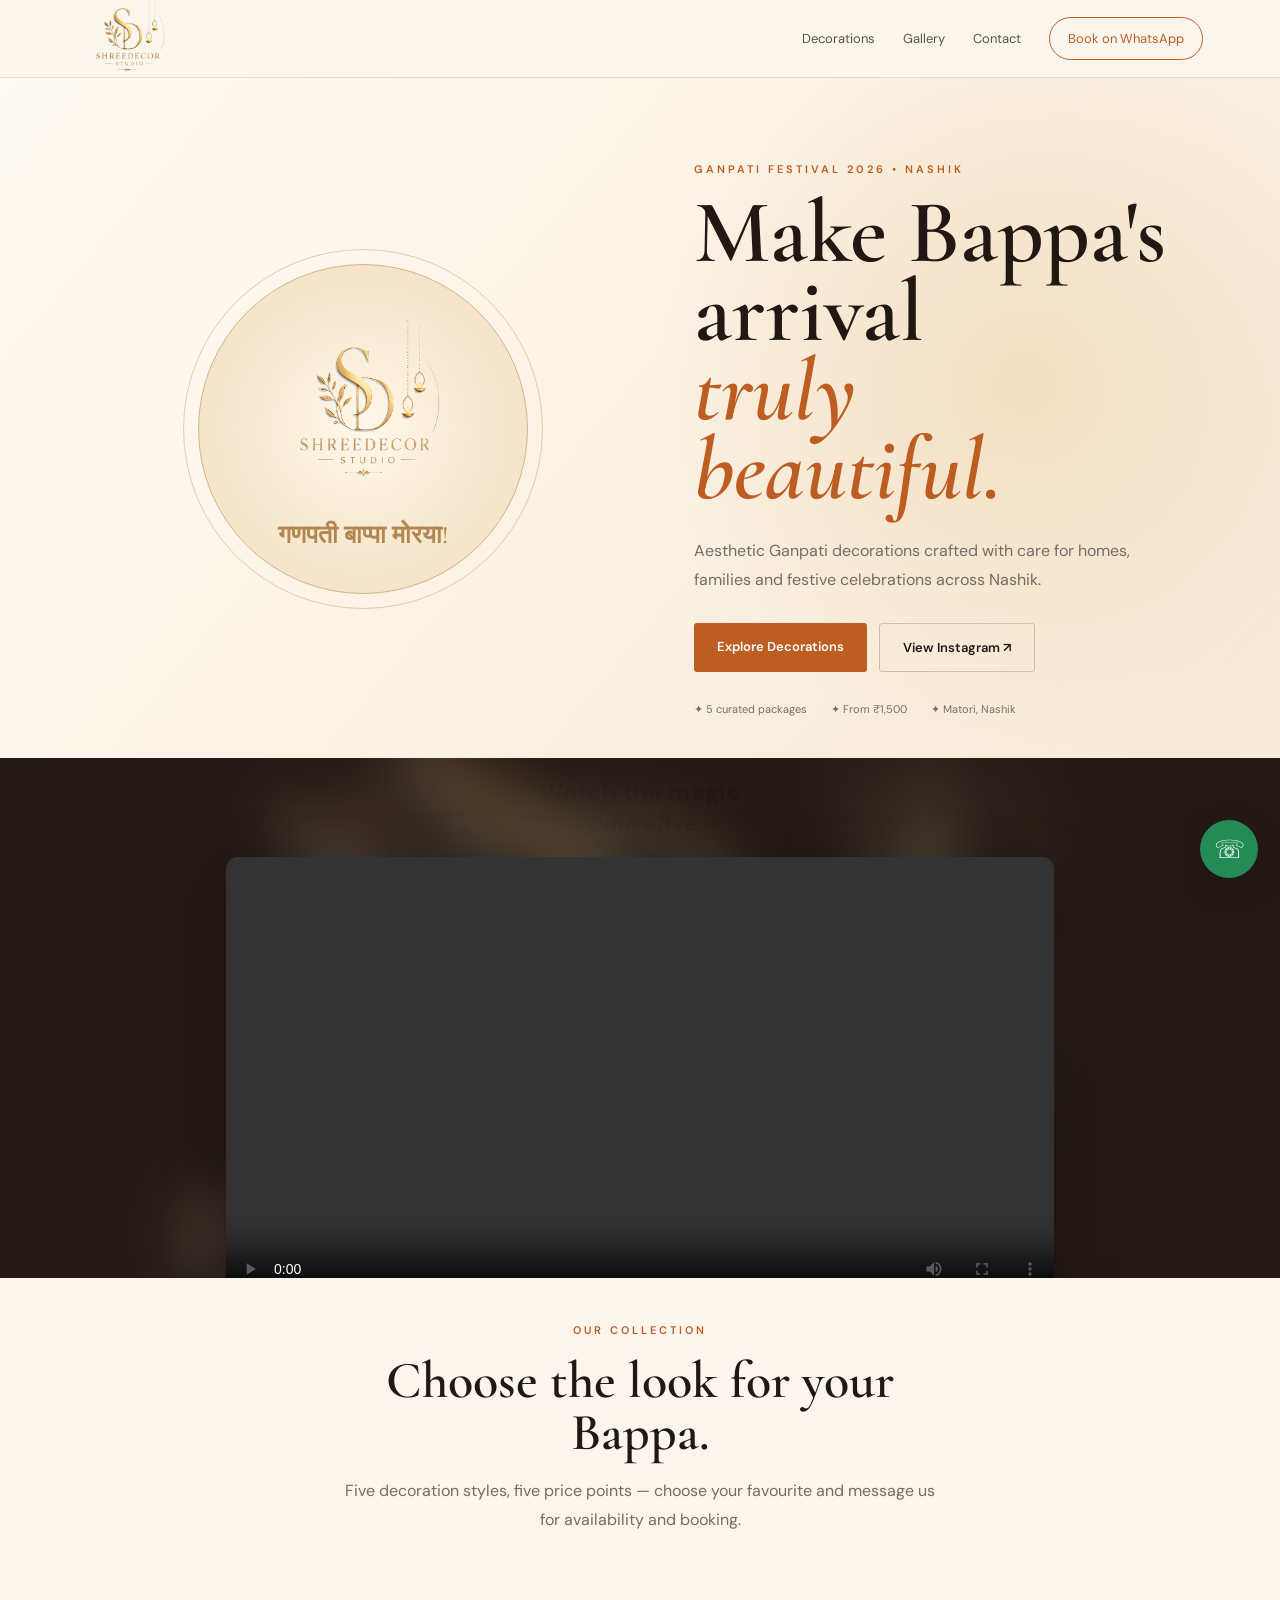
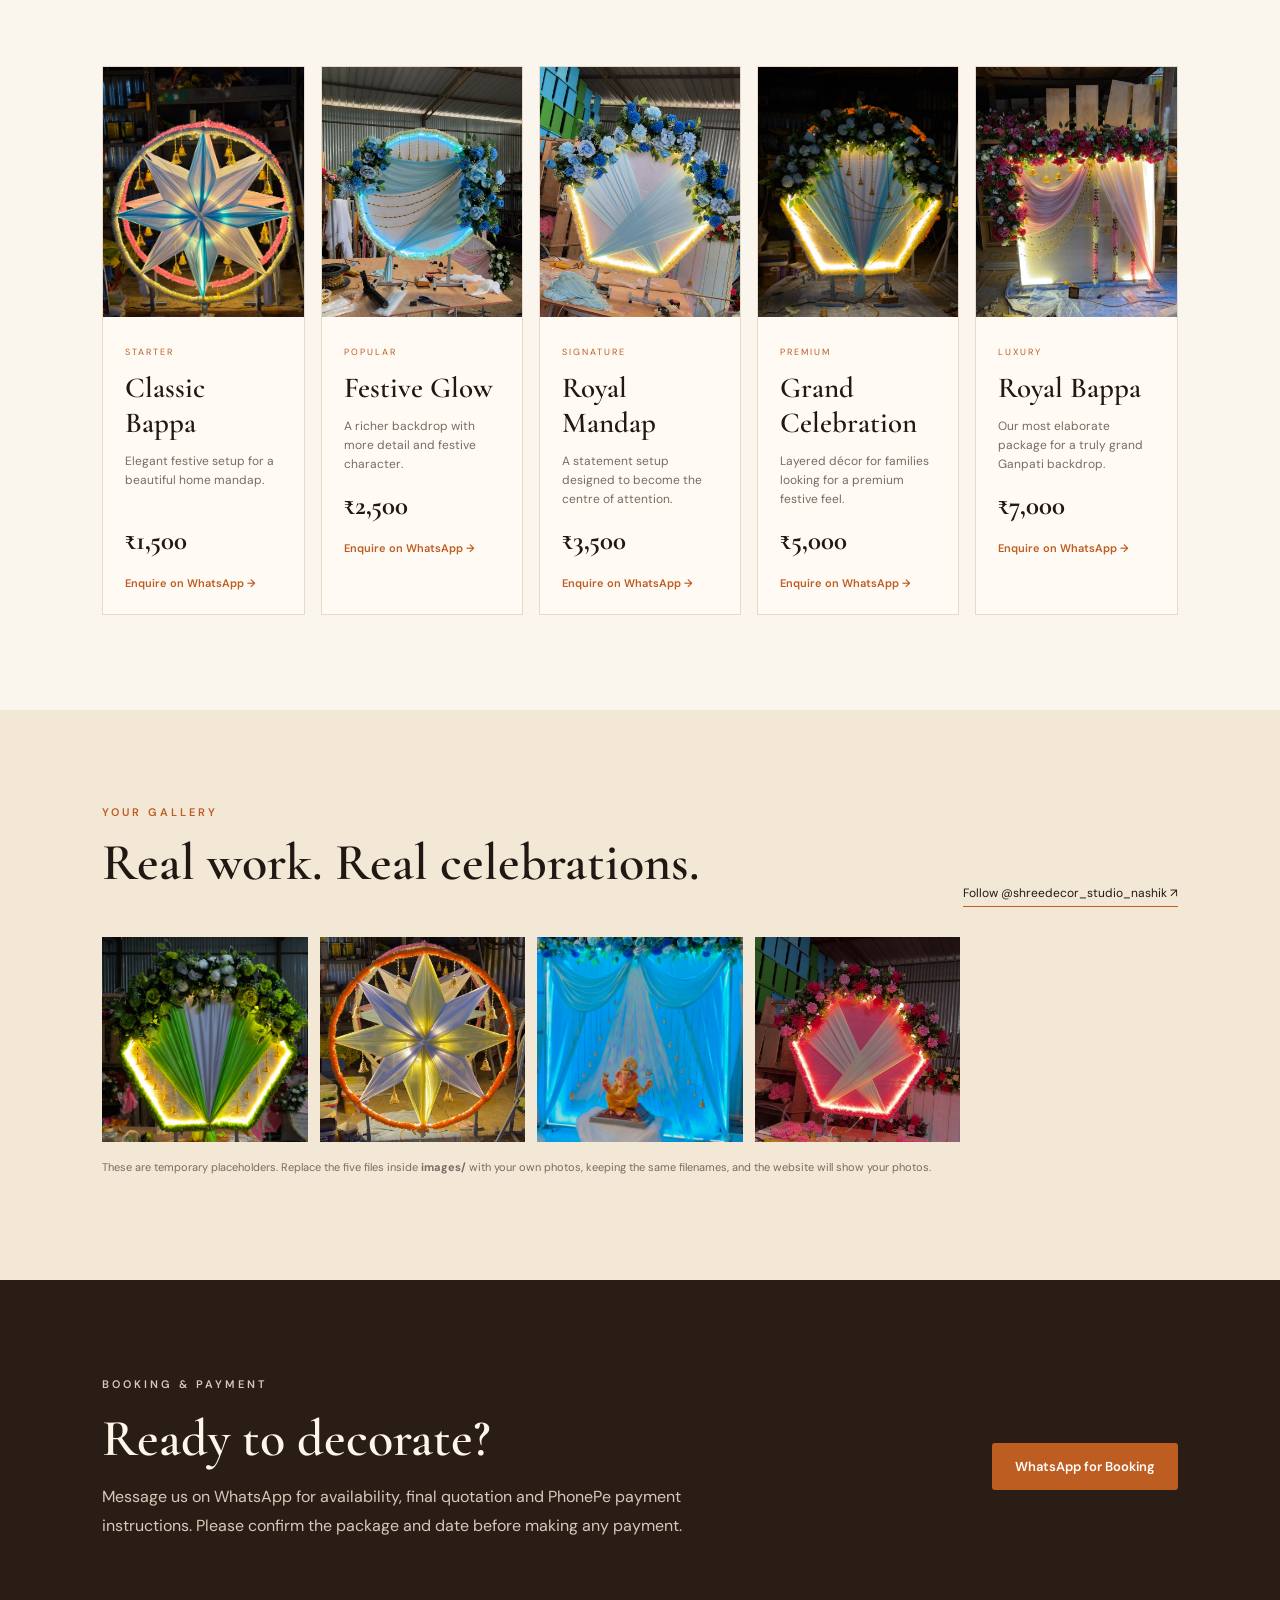
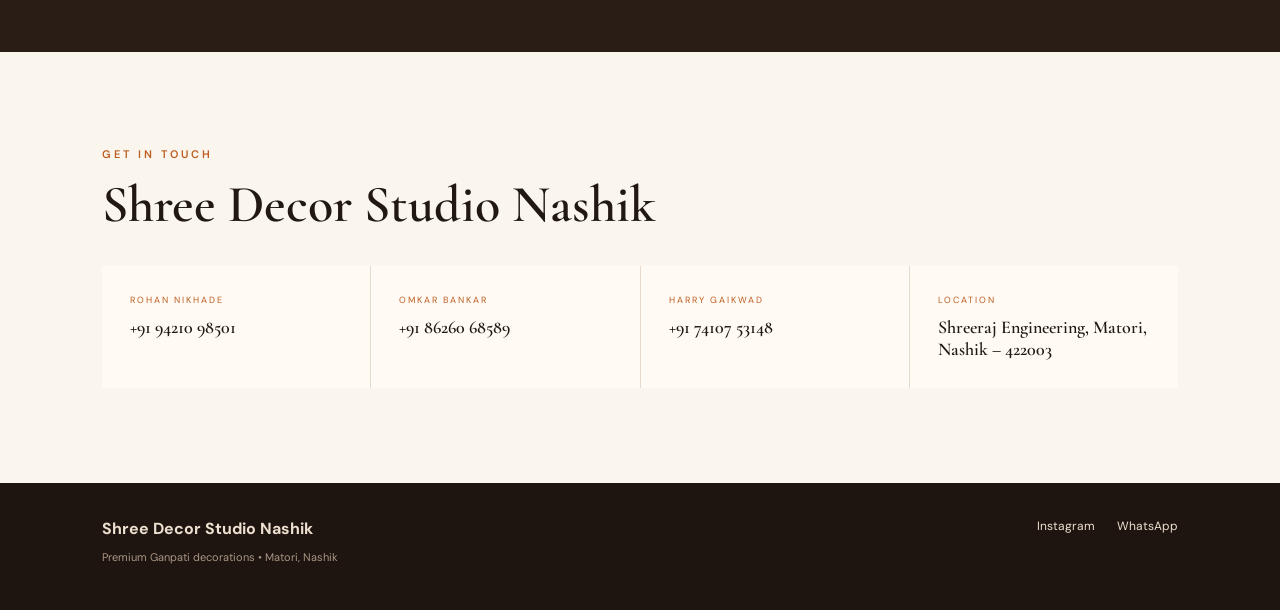
==== commit cc95691e: "Update index.html" ====
--- a/index.html
+++ b/index.html
@@ -44,16 +44,36 @@
 </div>
     </section>
 <section class="bappa-video">
+
+  <!-- Blurred background -->
   <video class="bappa-video-bg" autoplay muted loop playsinline>
     <source src="Bappa Video.mp4" type="video/mp4">
   </video>
 
+  <!-- Dark cinematic overlay -->
   <div class="bappa-video-overlay"></div>
 
-  <video class="bappa-video-main" controls playsinline>
-    <source src="Bappa Video.mp4" type="video/mp4">
-    Your browser does not support the video.
-  </video>
+  <!-- Decorative circles -->
+  <div class="bappa-decoration bappa-decoration-one"></div>
+  <div class="bappa-decoration bappa-decoration-two"></div>
+
+  <!-- Main content -->
+  <div class="bappa-video-content">
+
+    <p class="bappa-label">✦ BAPPA • 2026 ✦</p>
+
+    <h2>Watch the magic<br><em>come alive.</em></h2>
+
+    <div class="bappa-video-frame">
+
+      <video class="bappa-video-main" controls playsinline>
+        <source src="Bappa Video.mp4" type="video/mp4">
+        Your browser does not support the video.
+      </video>
+
+    </div>
+
+  </div>
 </section>
 
 
--- a/style.css
+++ b/style.css
@@ -150,3 +150,116 @@
   border-radius: 12px;
   box-shadow: 0 20px 60px #0008;
 }
+/* PREMIUM BAPPA VIDEO SECTION */
+
+.bappa-video {
+  position: relative;
+  width: 100%;
+  height: 520px;
+  overflow: hidden;
+  display: flex;
+  align-items: center;
+  justify-content: center;
+  background: #2a1d16;
+  padding: 0;
+}
+
+/* Blurred video filling the whole section */
+.bappa-video-bg {
+  position: absolute;
+  inset: -40px;
+  width: calc(100% + 80px);
+  height: calc(100% + 80px);
+  object-fit: cover;
+  filter: blur(25px);
+  opacity: 0.45;
+  transform: scale(1.08);
+}
+
+/* Dark/soft overlay */
+.bappa-video-overlay {
+  position: absolute;
+  inset: 0;
+  background: rgba(33, 24, 20, 0.45);
+}
+
+/* Main portrait video */
+.bappa-video-main {
+  position: relative;
+  z-index: 2;
+  height: 460px;
+  width: auto;
+  max-width: 90%;
+  object-fit: contain;
+  border-radius: 12px;
+  box-shadow: 0 20px 60px rgba(0,0,0,0.35);
+}
+
+/* Mobile */
+@media (max-width: 650px) {
+  .bappa-video {
+    height: 430px;
+  }
+
+  .bappa-video-main {
+    height: 380px;
+    max-width: 88%;
+  }
+}
+/* FINAL FIX — BAPPA VIDEO CENTRE */
+
+.bappa-video {
+  position: relative !important;
+  width: 100% !important;
+  height: 520px !important;
+  padding: 0 !important;
+  margin: 0 !important;
+  display: flex !important;
+  align-items: center !important;
+  justify-content: center !important;
+  overflow: hidden !important;
+  background: #2a1d16 !important;
+}
+
+.bappa-video-bg {
+  position: absolute !important;
+  top: 0 !important;
+  left: 0 !important;
+  width: 100% !important;
+  height: 100% !important;
+  object-fit: cover !important;
+  filter: blur(25px) !important;
+  opacity: 0.45 !important;
+  transform: scale(1.1) !important;
+  z-index: 0 !important;
+}
+
+.bappa-video-overlay {
+  position: absolute !important;
+  inset: 0 !important;
+  background: rgba(33, 24, 20, 0.45) !important;
+  z-index: 1 !important;
+}
+
+.bappa-video-main {
+  position: relative !important;
+  display: block !important;
+  width: auto !important;
+  height: 460px !important;
+  max-width: 90% !important;
+  margin: 0 auto !important;
+  object-fit: contain !important;
+  z-index: 2 !important;
+  border-radius: 12px !important;
+  box-shadow: 0 20px 60px rgba(0,0,0,0.35) !important;
+}
+
+@media (max-width: 650px) {
+  .bappa-video {
+    height: 430px !important;
+  }
+
+  .bappa-video-main {
+    height: 380px !important;
+  }
+}
